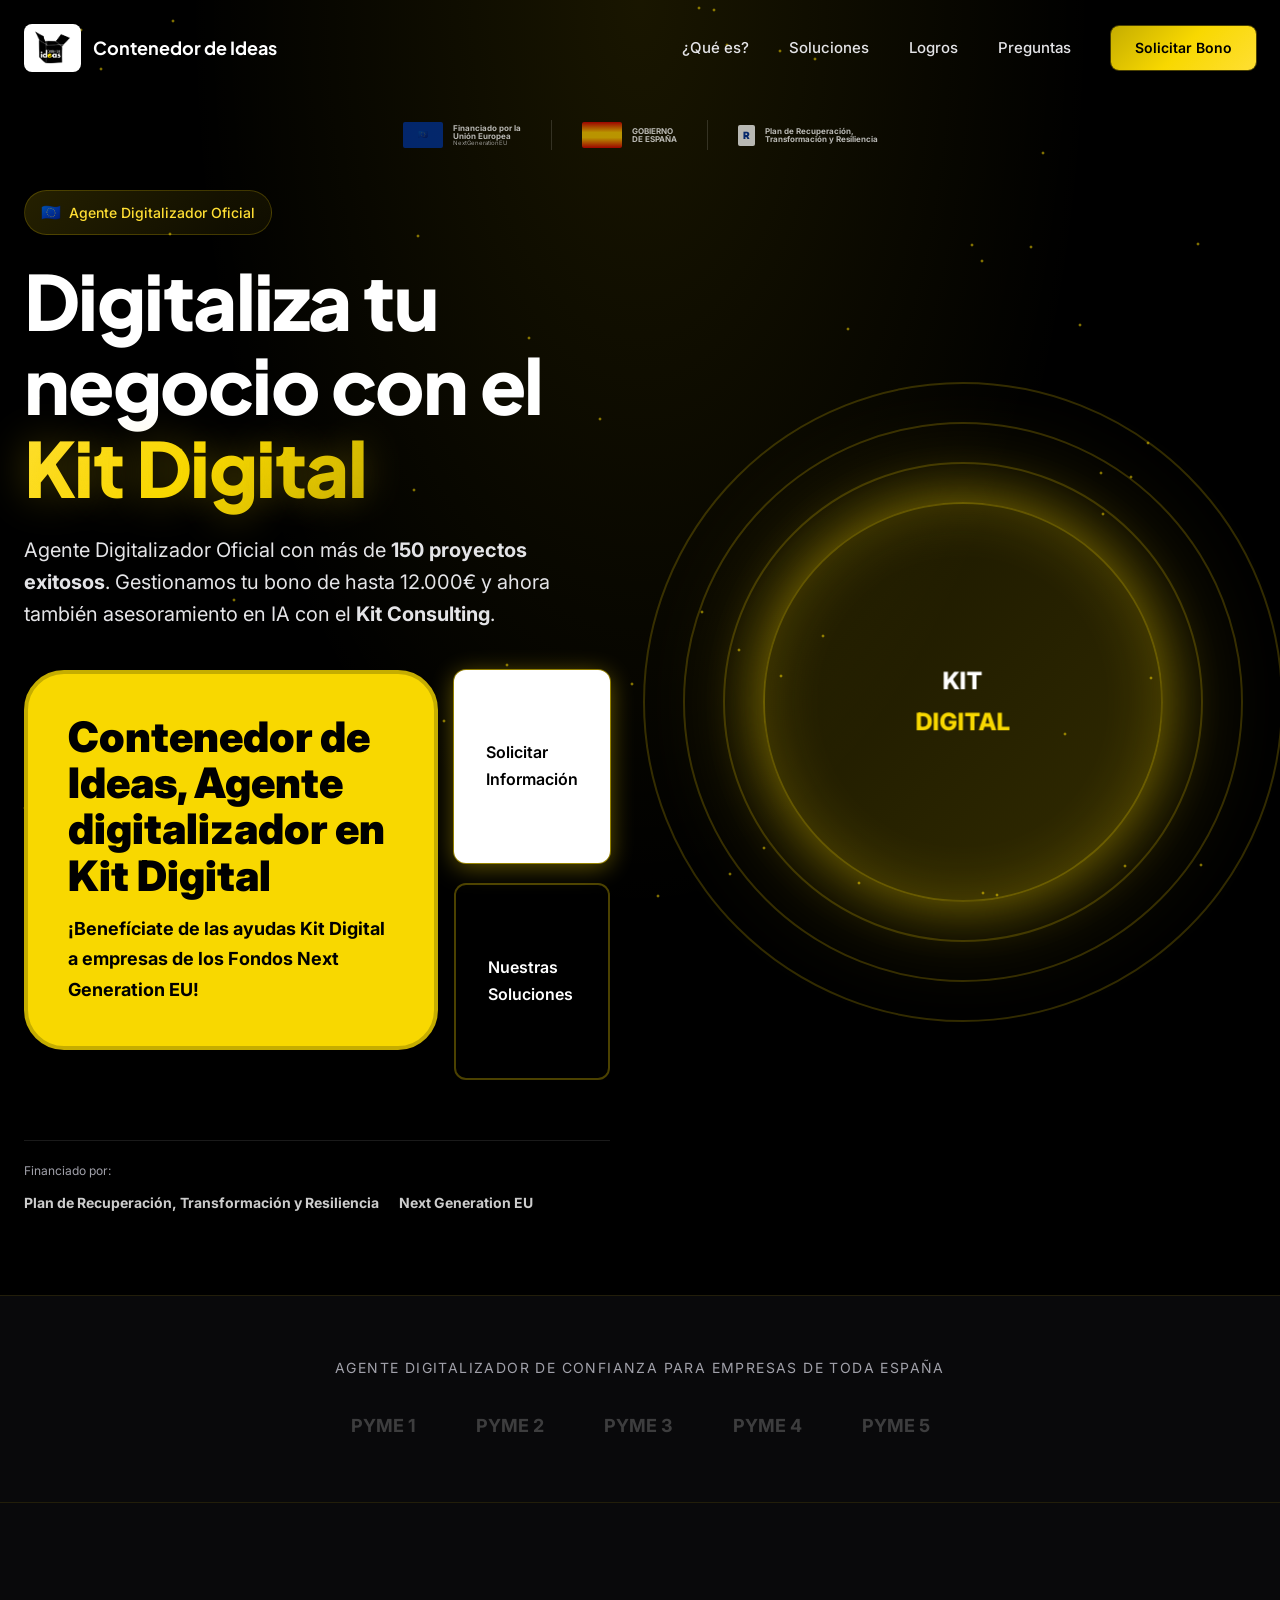
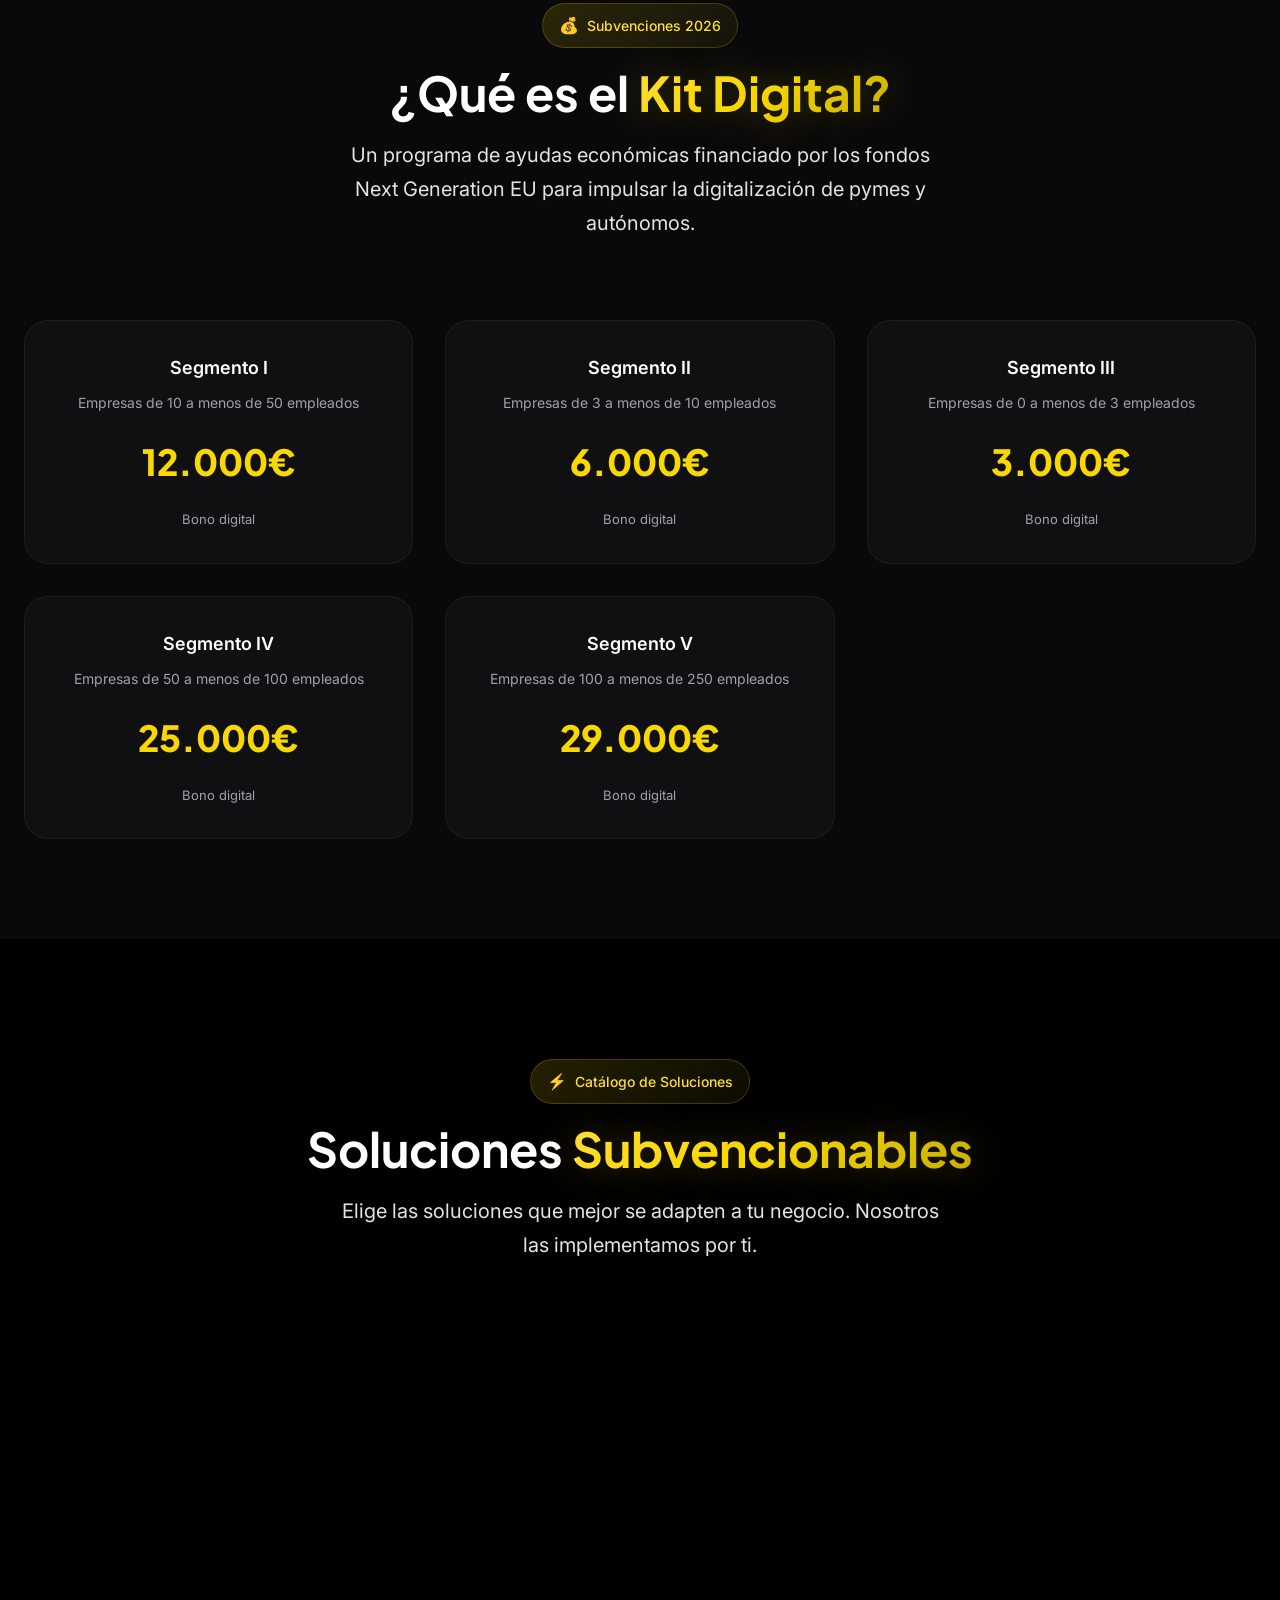
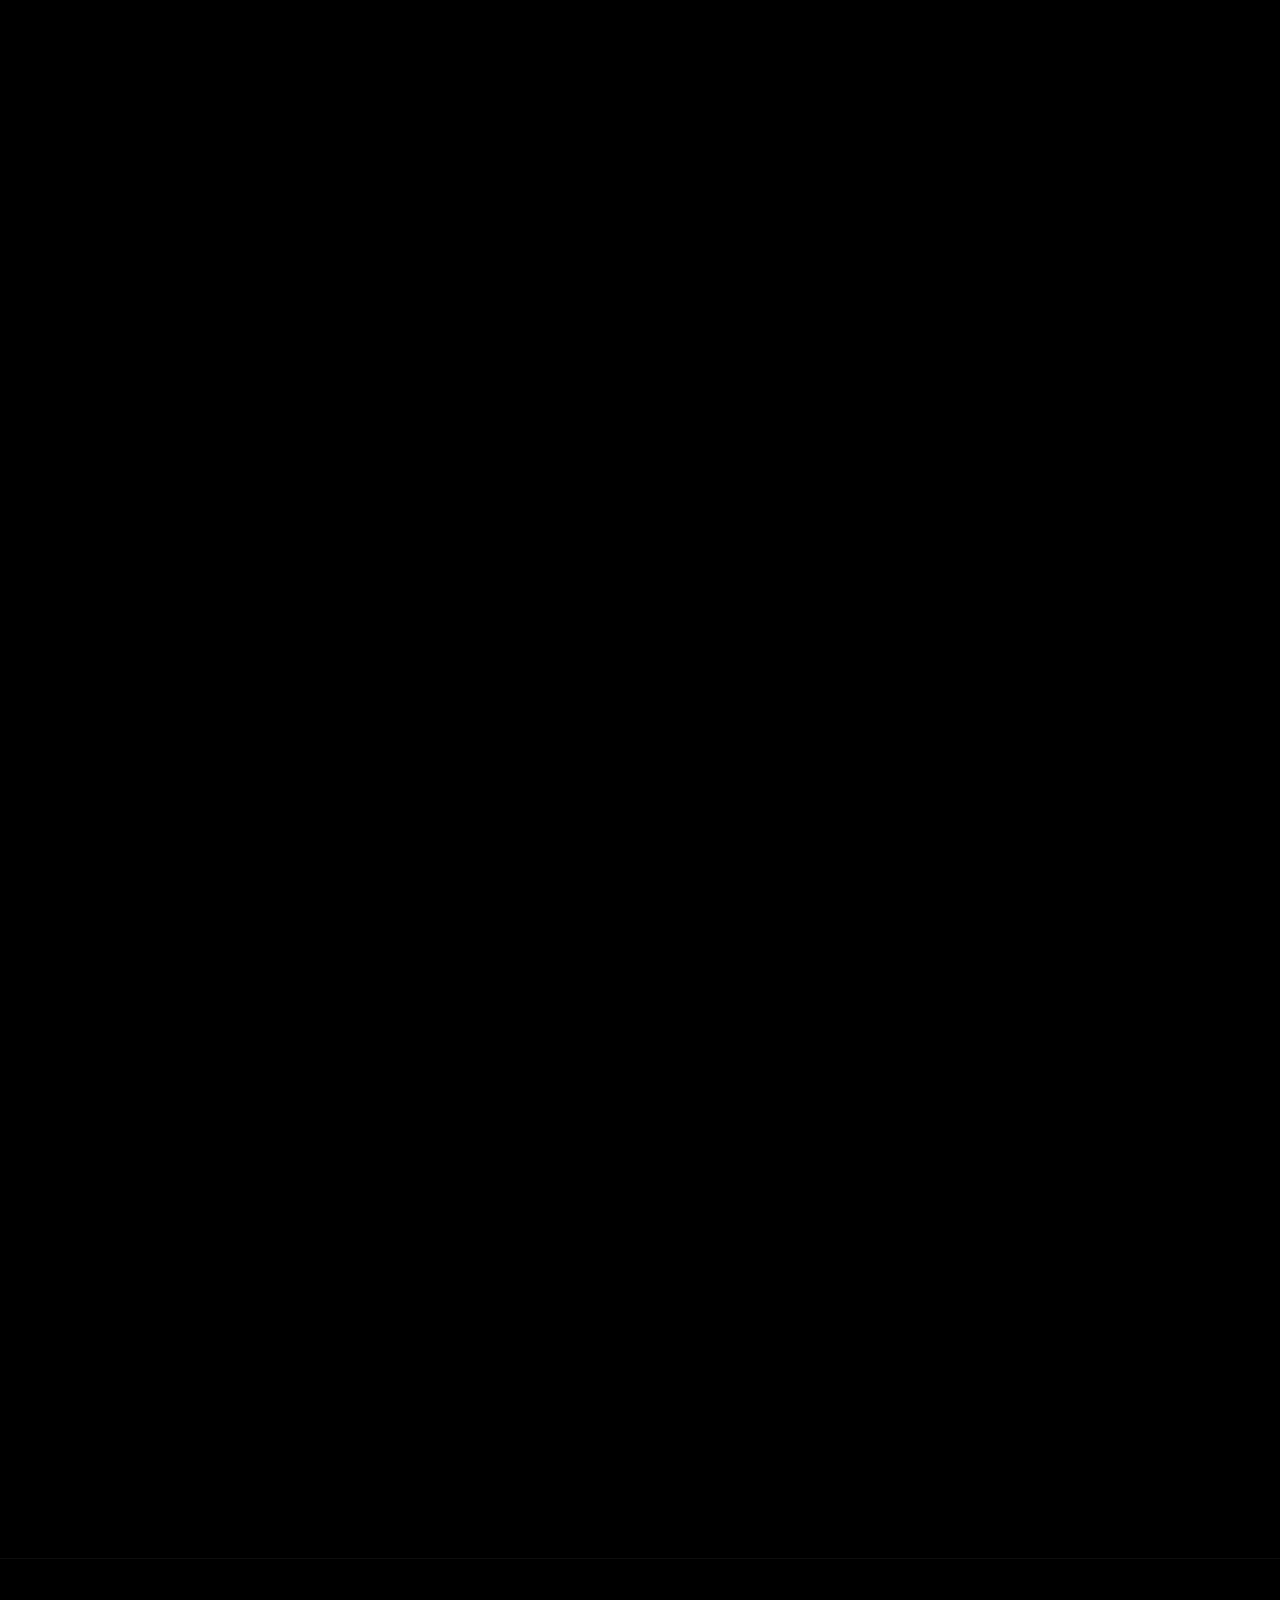
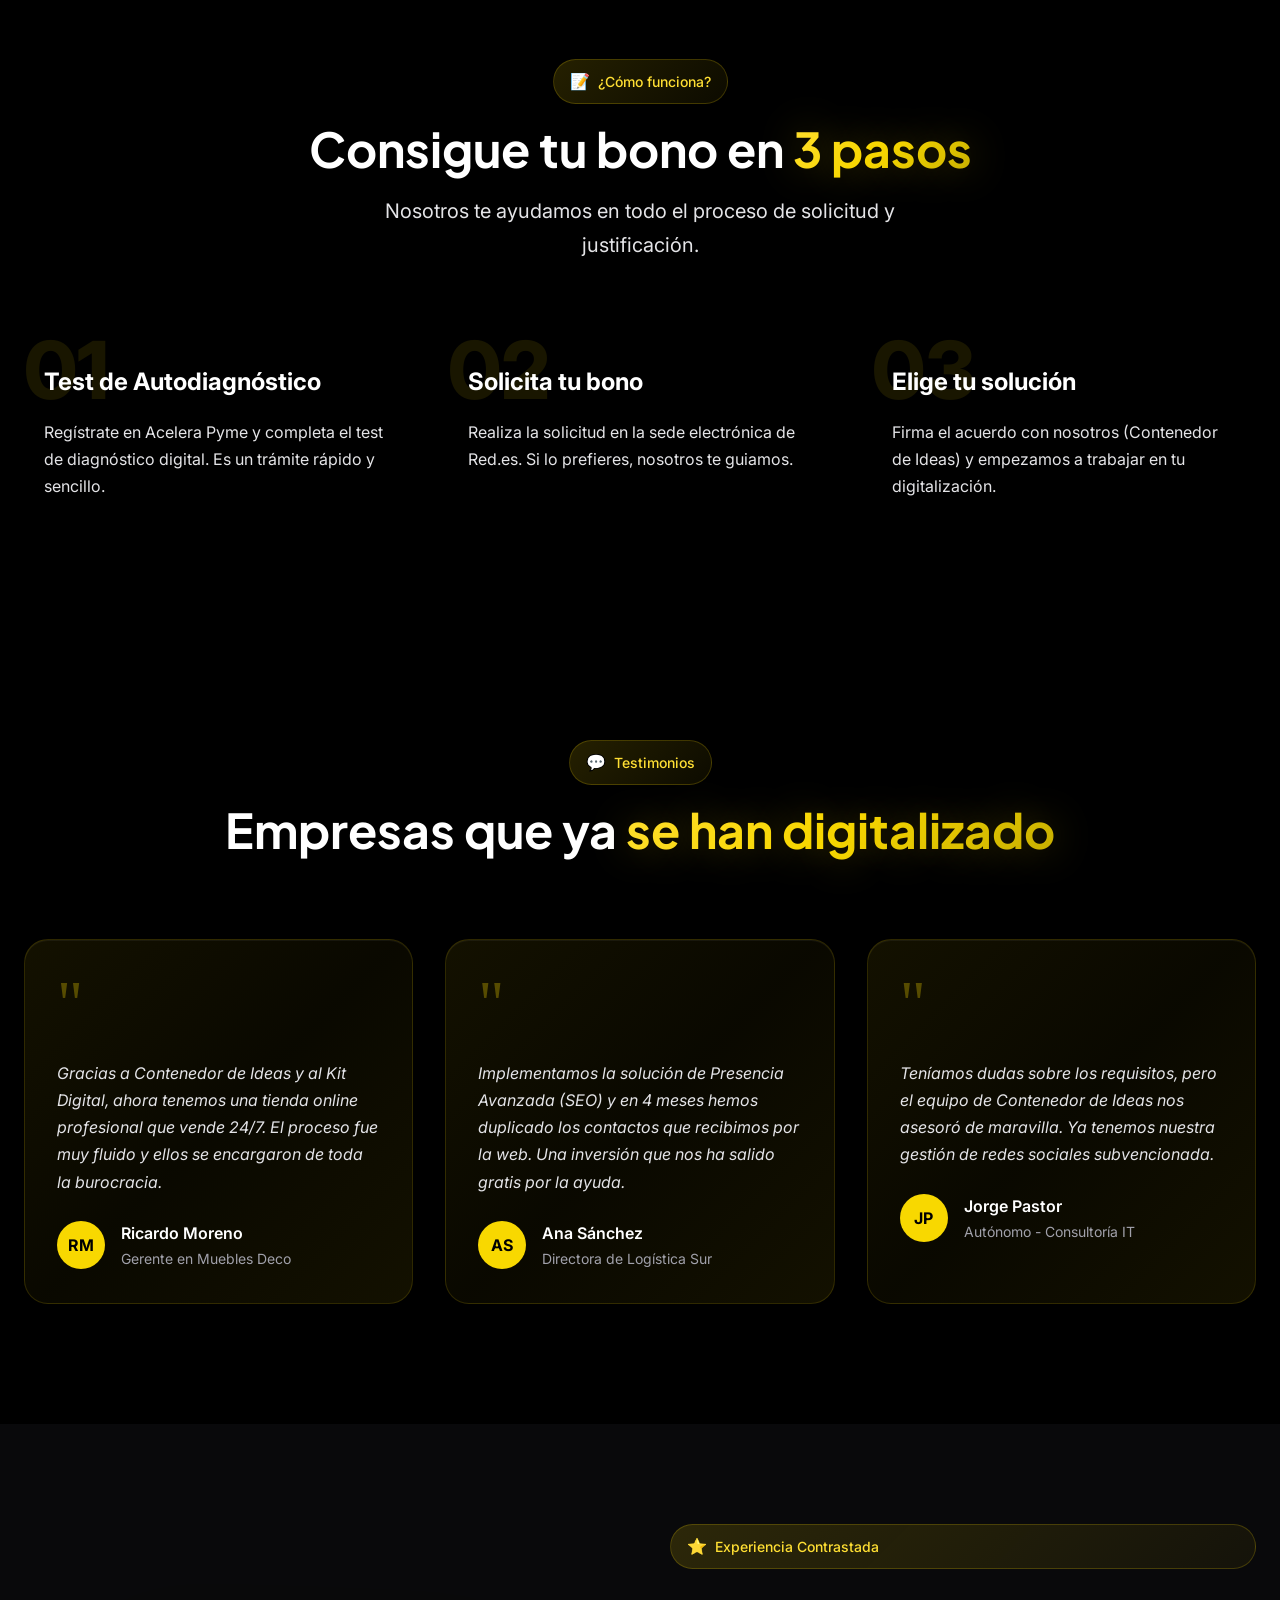
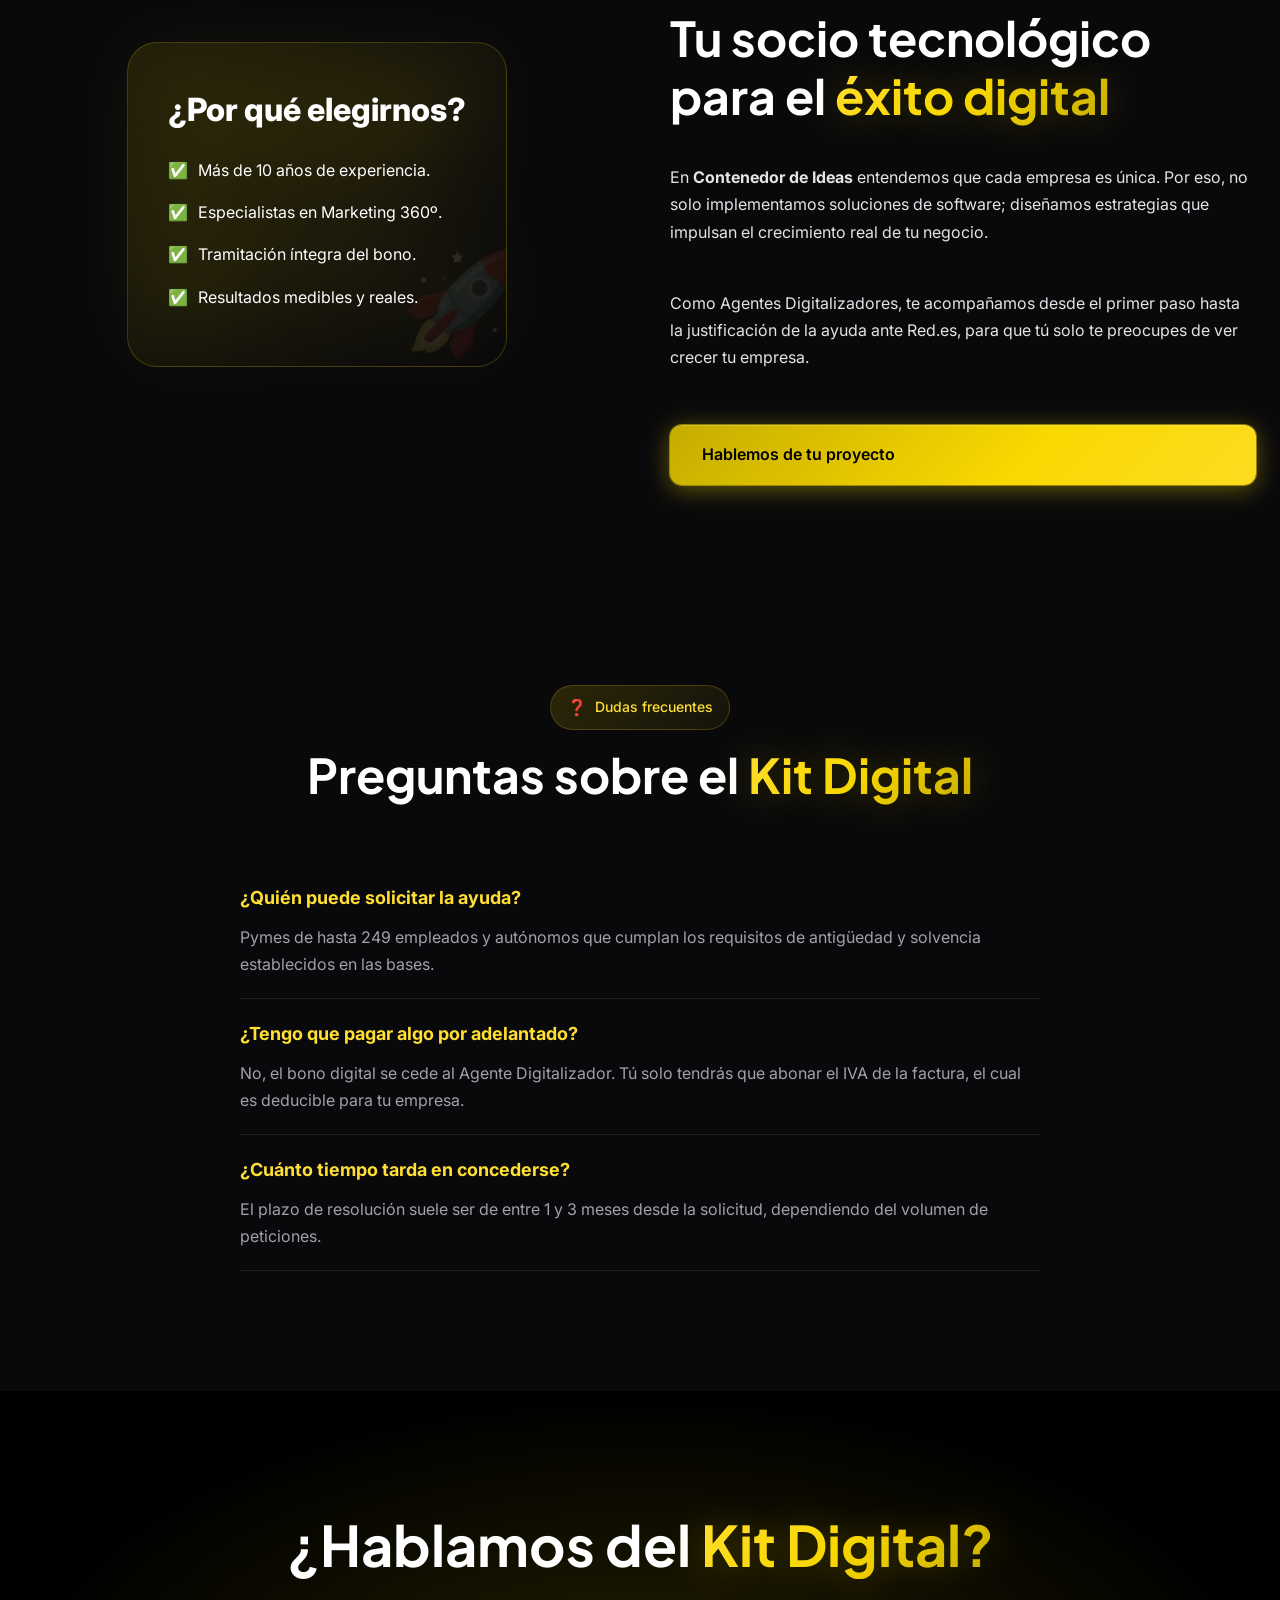
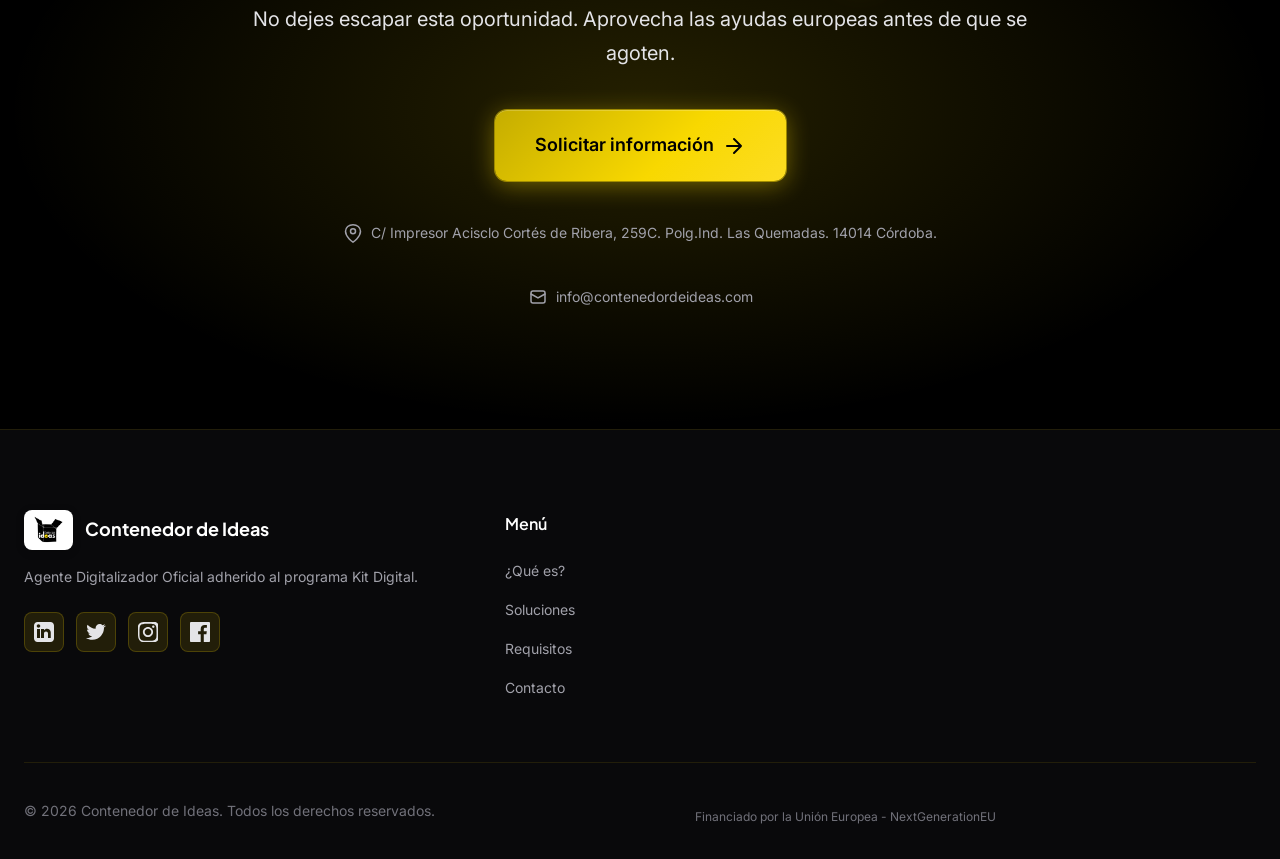
==== Contenedor de ideas/index.html @ 2374a99d "Add files via upload" ====
<!DOCTYPE html>
<html lang="es">

<head>
    <meta charset="UTF-8">
    <meta name="viewport" content="width=device-width, initial-scale=1.0">
    <meta name="description"
        content="Contenedor de Ideas - Agente Digitalizador Oficial del Kit Digital. Obtén hasta 12.000€ para digitalizar tu empresa. Diseño Web, SEO, Redes Sociales y más.">
    <title>Contenedor de Ideas | Kit Digital - Agente Digitalizador</title>

    <!-- Preconnect para Google Fonts -->
    <link rel="preconnect" href="https://fonts.googleapis.com">
    <link rel="preconnect" href="https://fonts.gstatic.com" crossorigin>
    <link
        href="https://fonts.googleapis.com/css2?family=Plus+Jakarta+Sans:wght@400;500;600;700;800&family=Inter:wght@400;500;600&display=swap"
        rel="stylesheet">

    <link rel="stylesheet" href="styles.css">
    <style>
        /* Estilos específicos para Kit Digital */
        .kit-badge {
            display: inline-flex;
            align-items: center;
            gap: 8px;
            background: rgba(255, 255, 255, 0.1);
            border: 1px solid rgba(var(--primary-rgb), 0.3);
            padding: 6px 12px;
            border-radius: 8px;
            font-size: 13px;
            color: var(--primary-400);
            margin-bottom: 12px;
            backdrop-filter: blur(4px);
        }

        .segment-card {
            background: rgba(255, 255, 255, 0.03);
            border: 1px solid rgba(255, 255, 255, 0.05);
            padding: 32px;
            border-radius: 24px;
            text-align: center;
            transition: var(--transition-smooth);
        }

        .segment-card:hover {
            background: rgba(255, 255, 255, 0.05);
            border-color: rgba(var(--primary-rgb), 0.3);
            transform: translateY(-5px);
        }

        .segment-amount {
            font-size: 36px;
            font-weight: 800;
            color: var(--primary-500);
            margin: 16px 0;
            font-family: 'Plus Jakarta Sans', sans-serif;
        }

        .segment-title {
            font-size: 18px;
            font-weight: 600;
            color: var(--text-primary);
            margin-bottom: 8px;
        }

        .segment-desc {
            color: var(--text-tertiary);
            font-size: 14px;
        }

        .eu-funds {
            margin-top: 60px;
            text-align: center;
            opacity: 0.8;
        }

        .eu-logo-text {
            font-size: 12px;
            color: var(--text-quaternary);
            margin-top: 12px;
            max-width: 600px;
            margin-left: auto;
            margin-right: auto;
        }
    </style>
</head>

<body>
    <!-- Particles Background -->
    <div class="particles-container" id="particles"></div>

    <!-- Navbar -->
    <nav class="navbar" id="navbar">
        <div class="container">
            <div class="nav-content">
                <div class="logo-container">
                    <img src="images/logo.png" alt="Contenedor de Ideas" class="logo-image"
                        style="height: 48px; width: auto;">
                    <span class="logo-text">Contenedor de Ideas</span>
                </div>

                <div class="nav-links">
                    <a href="#que-es" class="nav-link">¿Qué es?</a>
                    <a href="#soluciones" class="nav-link">Soluciones</a>
                    <a href="#testimonios" class="nav-link">Logros</a>
                    <a href="#faq" class="nav-link">Preguntas</a>
                    <a href="#contacto" class="btn-nav-cta">Solicitar Bono</a>
                </div>

                <button class="mobile-menu-toggle" id="mobileMenuToggle">
                    <span></span>
                    <span></span>
                    <span></span>
                </button>
            </div>
        </div>
    </nav>

    <!-- Mobile Menu -->
    <div class="mobile-menu" id="mobileMenu">
        <a href="#que-es" class="mobile-link">¿Qué es?</a>
        <a href="#soluciones" class="mobile-link">Soluciones</a>
        <a href="#testimonios" class="mobile-link">Logros</a>
        <a href="#faq" class="mobile-link">FAQ</a>
        <a href="#contacto" class="mobile-link">Solicitar Bono</a>
    </div>

    <!-- Hero Section -->
    <section class="hero" id="hero">
        <div class="container">
            <!-- Official Funding Bar (Top) -->
            <div
                style="display: flex; justify-content: center; align-items: center; gap: 30px; margin-bottom: 40px; opacity: 0.7; flex-wrap: wrap;">
                <div style="display: flex; gap: 10px; align-items: center;">
                    <div
                        style="width: 40px; height: 26px; background: #003399; display: flex; align-items: center; justify-content: center; border-radius: 2px;">
                        <span style="color: white; font-size: 8px;">🇪🇺</span>
                    </div>
                    <div>
                        <div style="font-size: 8px; font-weight: bold; color: white; line-height: 1;">Financiado por la
                        </div>
                        <div style="font-size: 8px; font-weight: bold; color: white; line-height: 1;">Unión Europea
                        </div>
                        <div style="font-size: 6px; color: #ccc; line-height: 1;">NextGenerationEU</div>
                    </div>
                </div>
                <div style="height: 30px; width: 1px; background: rgba(255,255,255,0.2);"></div>
                <div style="display: flex; gap: 10px; align-items: center;">
                    <div
                        style="width: 40px; height: 26px; background: linear-gradient(to bottom, #d60000 0%, #ffcc00 40%, #ffcc00 60%, #d60000 100%); border-radius: 2px;">
                    </div>
                    <div>
                        <div style="font-size: 8px; font-weight: bold; color: white; line-height: 1;">GOBIERNO</div>
                        <div style="font-size: 8px; font-weight: bold; color: white; line-height: 1;">DE ESPAÑA</div>
                    </div>
                </div>
                <div style="height: 30px; width: 1px; background: rgba(255,255,255,0.2);"></div>
                <div style="display: flex; gap: 10px; align-items: center;">
                    <div style="background: white; padding: 2px 5px; border-radius: 2px;">
                        <div style="font-weight: 900; color: #003399; font-size: 10px;">R</div>
                    </div>
                    <div>
                        <div style="font-size: 8px; font-weight: bold; color: white; line-height: 1;">Plan de
                            Recuperación,</div>
                        <div style="font-size: 8px; font-weight: bold; color: white; line-height: 1;">Transformación y
                            Resiliencia</div>
                    </div>
                </div>
            </div>

            <div class="hero-content">
                <div class="hero-text">
                    <div class="hero-label">
                        <span class="label-icon">🇪🇺</span>
                        <span>Agente Digitalizador Oficial</span>
                    </div>

                    <h1 class="hero-title">
                        Digitaliza tu negocio con el <span class="gradient-text">Kit Digital</span>
                    </h1>

                    <p class="hero-subtitle">
                        Agente Digitalizador Oficial con más de <strong>150 proyectos exitosos</strong>. Gestionamos tu
                        bono de hasta 12.000€ y ahora también asesoramiento en IA con el <strong>Kit
                            Consulting</strong>.
                    </p>

                    <div class="hero-cta">
                        <div
                            style="background: var(--primary-500); padding: 40px; border-radius: 40px; margin-bottom: 30px; border: 4px solid var(--primary-600);">
                            <h2
                                style="color: black; font-size: 42px; font-weight: 900; line-height: 1.1; margin-bottom: 15px;">
                                Contenedor de Ideas, Agente digitalizador en Kit Digital</h2>
                            <p style="color: black; font-weight: 700; font-size: 18px; margin: 0;">¡Benefíciate de las
                                ayudas Kit Digital a empresas de los Fondos Next Generation EU!</p>
                        </div>
                        <div style="display: flex; gap: 20px; flex-wrap: wrap;">
                            <a href="#contacto" class="btn-primary" style="background: white; color: black;">Solicitar
                                Información</a>
                            <a href="#soluciones" class="btn-secondary">Nuestras Soluciones</a>
                        </div>
                    </div>

                    <div style="margin-top: 40px; border-top: 1px solid rgba(255,255,255,0.1); padding-top: 20px;">
                        <p style="font-size: 12px; color: var(--text-tertiary); margin-bottom: 10px;">Financiado por:
                        </p>
                        <div style="display: flex; gap: 20px; align-items: center; opacity: 0.8; filter: grayscale(1);">
                            <span style="font-weight: bold; font-size: 14px; color: white;">Plan de Recuperación,
                                Transformación y Resiliencia</span>
                            <span style="font-weight: bold; font-size: 14px; color: white;">Next Generation EU</span>
                        </div>
                    </div>
                </div>

                <div class="hero-visual">
                    <div class="sphere">
                        <div class="sphere-inner"></div>
                        <div class="sphere-ring ring-1"></div>
                        <div class="sphere-ring ring-2"></div>
                        <div class="sphere-ring ring-3"></div>
                        <!-- Logo Kit Digital Placeholder inside sphere style -->
                        <div
                            style="position: absolute; top: 50%; left: 50%; transform: translate(-50%, -50%); text-align: center;">
                            <span style="font-size: 24px; font-weight: 800; color: white; display: block;">KIT</span>
                            <span
                                style="font-size: 24px; font-weight: 800; color: var(--primary-500); display: block;">DIGITAL</span>
                        </div>
                    </div>
                </div>
            </div>
        </div>
    </section>

    <!-- Social Proof -->
    <section class="social-proof">
        <div class="container">
            <p class="social-proof-text">Agente Digitalizador de confianza para empresas de toda España</p>
            <div class="clients-logos">
                <div class="client-logo">PYME 1</div>
                <div class="client-logo">PYME 2</div>
                <div class="client-logo">PYME 3</div>
                <div class="client-logo">PYME 4</div>
                <div class="client-logo">PYME 5</div>
            </div>
        </div>
    </section>

    <section id="que-es" style="padding: 100px 0; background: var(--bg-secondary);">
        <div class="container">
            <div class="section-header">
                <div class="section-label">
                    <span class="label-icon">💰</span>
                    <span>Subvenciones 2026</span>
                </div>
                <h2 class="section-title">¿Qué es el <span class="gradient-text">Kit Digital?</span></h2>
                <p class="section-subtitle">Un programa de ayudas económicas financiado por los fondos Next Generation
                    EU para impulsar la digitalización de pymes y autónomos.</p>
            </div>

            <div class="services-grid">
                <div class="segment-card">
                    <div class="segment-title">Segmento I</div>
                    <div class="segment-desc">Empresas de 10 a menos de 50 empleados</div>
                    <div class="segment-amount">12.000€</div>
                    <p style="color: var(--text-tertiary); font-size: 13px;">Bono digital</p>
                </div>
                <div class="segment-card">
                    <div class="segment-title">Segmento II</div>
                    <div class="segment-desc">Empresas de 3 a menos de 10 empleados</div>
                    <div class="segment-amount">6.000€</div>
                    <p style="color: var(--text-tertiary); font-size: 13px;">Bono digital</p>
                </div>
                <div class="segment-card">
                    <div class="segment-title">Segmento III</div>
                    <div class="segment-desc">Empresas de 0 a menos de 3 empleados</div>
                    <div class="segment-amount">3.000€</div>
                    <p style="color: var(--text-tertiary); font-size: 13px;">Bono digital</p>
                </div>
                <div class="segment-card">
                    <div class="segment-title">Segmento IV</div>
                    <div class="segment-desc">Empresas de 50 a menos de 100 empleados</div>
                    <div class="segment-amount">25.000€</div>
                    <p style="color: var(--text-tertiary); font-size: 13px;">Bono digital</p>
                </div>
                <div class="segment-card">
                    <div class="segment-title">Segmento V</div>
                    <div class="segment-desc">Empresas de 100 a menos de 250 empleados</div>
                    <div class="segment-amount">29.000€</div>
                    <p style="color: var(--text-tertiary); font-size: 13px;">Bono digital</p>
                </div>
            </div>
        </div>
    </section>

    <!-- Soluciones Section -->
    <section class="services" id="soluciones">
        <div class="container">
            <div class="section-header">
                <div class="section-label">
                    <span class="label-icon">⚡</span>
                    <span>Catálogo de Soluciones</span>
                </div>
                <h2 class="section-title">Soluciones <span class="gradient-text">Subvencionables</span></h2>
                <p class="section-subtitle">Elige las soluciones que mejor se adapten a tu negocio. Nosotros las
                    implementamos por ti.</p>
            </div>

            <div class="services-grid">
                <!-- Solución 1: Sitio Web -->
                <div class="service-card-flip">
                    <div class="service-card-inner">
                        <div class="service-card-front">
                            <div class="service-image-placeholder web-gradient">
                                <svg width="80" height="80" viewBox="0 0 80 80" fill="none">
                                    <rect x="15" y="20" width="50" height="40" rx="4" stroke="white" stroke-width="3" />
                                    <path d="M15 30H65M30 20V60" stroke="white" stroke-width="3" />
                                </svg>
                            </div>
                            <div class="service-overlay">
                                <div class="kit-badge">Hasta 2.000€</div>
                                <h3 class="service-title-front">Sitio Web y Presencia en Internet</h3>
                            </div>
                        </div>
                        <div class="service-card-back glass-card">
                            <h3 class="service-title-back">Sitio Web Corporativa</h3>
                            <p class="service-description">Desde páginas corporativas para visibilidad hasta catálogos
                                online de hasta 25 productos o servicios. Diseños optimizados para posicionamiento SEO.
                            </p>
                            <div class="service-features">
                                <span class="feature-tag">Web Corporativa</span>
                                <span class="feature-tag">Catálogo Online</span>
                                <span class="feature-tag">SEO On-Page</span>
                            </div>
                        </div>
                    </div>
                </div>

                <!-- Solución 2: E-commerce -->
                <div class="service-card-flip">
                    <div class="service-card-inner">
                        <div class="service-card-front">
                            <div class="service-image-placeholder bi-gradient">
                                <svg width="80" height="80" viewBox="0 0 80 80" fill="none">
                                    <path d="M25 35H55M25 45H45" stroke="white" stroke-width="3"
                                        stroke-linecap="round" />
                                    <rect x="15" y="20" width="50" height="40" rx="4" stroke="white" stroke-width="3" />
                                </svg>
                            </div>
                            <div class="service-overlay">
                                <div class="kit-badge">Hasta 2.000€</div>
                                <h3 class="service-title-front">Comercio Electrónico</h3>
                            </div>
                        </div>
                        <div class="service-card-back glass-card">
                            <h3 class="service-title-back">Comercio Electrónico</h3>
                            <p class="service-description">Creación de tu tienda online con pasarela de pago, catálogo
                                de productos y gestión de pedidos.</p>
                            <div class="service-features">
                                <span class="feature-tag">Tienda Online</span>
                                <span class="feature-tag">Pagos Digitales</span>
                                <span class="feature-tag">Catálogo</span>
                            </div>
                        </div>
                    </div>
                </div>

                <!-- Solución 3: Redes Sociales -->
                <div class="service-card-flip">
                    <div class="service-card-inner">
                        <div class="service-card-front">
                            <div class="service-image-placeholder social-gradient">
                                <svg width="80" height="80" viewBox="0 0 80 80" fill="none">
                                    <circle cx="40" cy="25" r="8" stroke="white" stroke-width="3" />
                                    <circle cx="25" cy="50" r="8" stroke="white" stroke-width="3" />
                                    <circle cx="55" cy="50" r="8" stroke="white" stroke-width="3" />
                                    <path d="M35 32L30 43M45 32L50 43" stroke="white" stroke-width="3"
                                        stroke-linecap="round" />
                                </svg>
                            </div>
                            <div class="service-overlay">
                                <div class="kit-badge">Hasta 2.500€</div>
                                <h3 class="service-title-front">Gestión de Redes Sociales</h3>
                            </div>
                        </div>
                        <div class="service-card-back glass-card">
                            <h3 class="service-title-back">Redes Sociales</h3>
                            <p class="service-description">Plan de Social Media, monitorización, gestión de una red
                                social y publicación de posts semanales.</p>
                            <div class="service-features">
                                <span class="feature-tag">Estrategia</span>
                                <span class="feature-tag">Publicaciones</span>
                                <span class="feature-tag">Monitorización</span>
                            </div>
                        </div>
                    </div>
                </div>

                <!-- Solución 4: SEO Avanzado -->
                <div class="service-card-flip">
                    <div class="service-card-inner">
                        <div class="service-card-front">
                            <div class="service-image-placeholder seo-gradient">
                                <svg width="80" height="80" viewBox="0 0 80 80" fill="none">
                                    <path d="M35 35L50 20M50 20H40M50 20V30M60 40C60 51.0457 51.0457 60 40 60"
                                        stroke="white" stroke-width="3" stroke-linecap="round" />
                                </svg>
                            </div>
                            <div class="service-overlay">
                                <div class="kit-badge">Hasta 2.000€</div>
                                <h3 class="service-title-front">Presencia Avanzada en Internet</h3>
                            </div>
                        </div>
                        <div class="service-card-back glass-card">
                            <h3 class="service-title-back">SEO Avanzado</h3>
                            <p class="service-description">Posicionamiento SEO On-Page y Off-Page, análisis de palabras
                                clave y auditoría técnica.</p>
                            <div class="service-features">
                                <span class="feature-tag">Auditoría SEO</span>
                                <span class="feature-tag">Link Building</span>
                                <span class="feature-tag">Informes</span>
                            </div>
                        </div>
                    </div>
                </div>

                <!-- Solución 5: BI y Analítica -->
                <div class="service-card-flip">
                    <div class="service-card-inner">
                        <div class="service-card-front">
                            <div class="service-image-placeholder sem-gradient">
                                <svg width="80" height="80" viewBox="0 0 80 80" fill="none">
                                    <rect x="15" y="25" width="50" height="35" rx="4" stroke="white" stroke-width="3" />
                                    <path d="M25 35H55M25 45H45" stroke="white" stroke-width="3"
                                        stroke-linecap="round" />
                                </svg>
                            </div>
                            <div class="service-overlay">
                                <div class="kit-badge">Hasta 4.000€</div>
                                <h3 class="service-title-front">Business Intelligence y Analítica</h3>
                            </div>
                        </div>
                        <div class="service-card-back glass-card">
                            <h3 class="service-title-back">BI y Analítica</h3>
                            <p class="service-description">Implementación de dashboards interactivos y dinámicos para
                                visualizar tus datos y mejorar la toma de decisiones estratégicas.</p>
                            <div class="service-features">
                                <span class="feature-tag">Dashboards Dinámicos</span>
                                <span class="feature-tag">Análisis de Datos</span>
                                <span class="feature-tag">Consultoría BI</span>
                            </div>
                        </div>
                    </div>
                </div>

                <!-- Solución 6: Kit Consulting (IA) -->
                <div class="service-card-flip">
                    <div class="service-card-inner">
                        <div class="service-card-front">
                            <div class="service-image-placeholder training-gradient">
                                <svg width="80" height="80" viewBox="0 0 80 80" fill="none">
                                    <path d="M40 20L60 30V50L40 60L20 50V30L40 20Z" stroke="white" stroke-width="3"
                                        stroke-linejoin="round" />
                                    <circle cx="40" cy="40" r="10" stroke="white" stroke-width="2" />
                                </svg>
                            </div>
                            <div class="service-overlay">
                                <div class="kit-badge">Nuevo: Kit Consulting</div>
                                <h3 class="service-title-front">Asesoramiento en Inteligencia Artificial</h3>
                            </div>
                        </div>
                        <div class="service-card-back glass-card">
                            <h3 class="service-title-back">Kit Consulting</h3>
                            <p class="service-description">Servicios de asesoramiento especializado en IA, análisis de
                                datos y estrategia digital avanzada para empresas.</p>
                            <div class="service-features">
                                <span class="feature-tag">Asesoría IA</span>
                                <span class="feature-tag">Data Analysis</span>
                                <span class="feature-tag">Estrategia</span>
                            </div>
                        </div>
                    </div>
                </div>

                <!-- Solución 7: Gestión de Clientes -->
                <div class="service-card-flip">
                    <div class="service-card-inner">
                        <div class="service-card-front">
                            <div class="service-image-placeholder social-gradient">
                                <svg width="80" height="80" viewBox="0 0 80 80" fill="none">
                                    <path
                                        d="M30 30C30 35.5228 34.4772 40 40 40C45.5228 40 50 35.5228 50 30C50 24.4772 45.5228 20 40 20C34.4772 20 30 24.4772 30 30Z"
                                        stroke="white" stroke-width="3" />
                                    <path d="M20 60C20 48.9543 28.9543 40 40 40C51.0457 40 60 48.9543 60 60"
                                        stroke="white" stroke-width="3" />
                                </svg>
                            </div>
                            <div class="service-overlay">
                                <div class="kit-badge">Impulsa tu CRM</div>
                                <h3 class="service-title-front">Gestión de Clientes</h3>
                            </div>
                        </div>
                        <div class="service-card-back glass-card">
                            <h3 class="service-title-back">Gestión de Clientes</h3>
                            <p class="service-description">Nuestro producto estrella Workmanagement CRM con módulos
                                especializados en la gestión de clientes como Callcenter y Newsletter.</p>
                            <div class="service-features">
                                <span class="feature-tag">Workmanagement CRM</span>
                                <span class="feature-tag">Callcenter</span>
                                <span class="feature-tag">Newsletter</span>
                            </div>
                        </div>
                    </div>
                </div>

                <!-- Solución 8: Gestión de Procesos -->
                <div class="service-card-flip">
                    <div class="service-card-inner">
                        <div class="service-card-front">
                            <div class="service-image-placeholder web-gradient">
                                <svg width="80" height="80" viewBox="0 0 80 80" fill="none">
                                    <path d="M20 30H60M20 40H60M20 50H40" stroke="white" stroke-width="3"
                                        stroke-linecap="round" />
                                    <rect x="15" y="20" width="50" height="40" rx="4" stroke="white" stroke-width="3" />
                                </svg>
                            </div>
                            <div class="service-overlay">
                                <div class="kit-badge">Especializado</div>
                                <h3 class="service-title-front">Gestión de Procesos</h3>
                            </div>
                        </div>
                        <div class="service-card-back glass-card">
                            <h3 class="service-title-back">Gestión de Procesos</h3>
                            <p class="service-description">Elige entre una amplia variedad de productos: Workmanagement
                                Pro, Agroex, Producex. Soluciones adaptadas a tu sector.</p>
                            <div class="service-features">
                                <span class="feature-tag">Workmanagement Pro</span>
                                <span class="feature-tag">Agroex</span>
                                <span class="feature-tag">Producex</span>
                            </div>
                        </div>
                    </div>
                </div>

                <!-- Solución 9: Factura Electrónica -->
                <div class="service-card-flip">
                    <div class="service-card-inner">
                        <div class="service-card-front">
                            <div class="service-image-placeholder training-gradient">
                                <svg width="80" height="80" viewBox="0 0 80 80" fill="none">
                                    <rect x="20" y="25" width="40" height="30" rx="3" stroke="white" stroke-width="3" />
                                    <path d="M30 35H50" stroke="white" stroke-width="2" />
                                </svg>
                            </div>
                            <div class="service-overlay">
                                <div class="kit-badge">Work Basic</div>
                                <h3 class="service-title-front">Factura Electrónica</h3>
                            </div>
                        </div>
                        <div class="service-card-back glass-card">
                            <h3 class="service-title-back">Factura Electrónica</h3>
                            <p class="service-description">Contratando Work Basic o Agroex Basic puedes gestionar de
                                forma sencilla tu factura electrónica ilimitada.</p>
                            <div class="service-features">
                                <span class="feature-tag">Facturas Ilimitadas</span>
                                <span class="feature-tag">Work Basic</span>
                                <span class="feature-tag">Agroex Basic</span>
                            </div>
                        </div>
                    </div>
                </div>

                <!-- Solución 10: Oficinas Virtuales -->
                <div class="service-card-flip">
                    <div class="service-card-inner">
                        <div class="service-card-front">
                            <div class="service-image-placeholder bi-gradient">
                                <svg width="80" height="80" viewBox="0 0 80 80" fill="none">
                                    <rect x="20" y="20" width="40" height="15" rx="2" stroke="white" stroke-width="3" />
                                    <rect x="20" y="45" width="40" height="15" rx="2" stroke="white" stroke-width="3" />
                                </svg>
                            </div>
                            <div class="service-overlay">
                                <div class="kit-badge">Colaboración</div>
                                <h3 class="service-title-front">Servicios para Oficinas Virtuales</h3>
                            </div>
                        </div>
                        <div class="service-card-back glass-card">
                            <h3 class="service-title-back">Oficinas Virtuales</h3>
                            <p class="service-description">Una buena organización del flujo de trabajo es lo primordial.
                                En Workspace podrás ver el proceso del proyecto y tus tareas.</p>
                            <div class="service-features">
                                <span class="feature-tag">Workspace</span>
                                <span class="feature-tag">Gestión Tareas</span>
                                <span class="feature-tag">Flujo Trabajo</span>
                            </div>
                        </div>
                    </div>
                    <!-- Solución 11: Comunicaciones seguras -->
                    <div class="service-card-flip">
                        <div class="service-card-inner">
                            <div class="service-card-front">
                                <div class="service-image-placeholder web-gradient">
                                    <svg width="80" height="80" viewBox="0 0 80 80" fill="none">
                                        <path d="M40 20L55 25V40C55 50 40 60 40 60C40 60 25 50 25 40V25L40 20Z"
                                            stroke="white" stroke-width="3" />
                                    </svg>
                                </div>
                                <div class="service-overlay">
                                    <div class="kit-badge">Seguridad</div>
                                    <h3 class="service-title-front">Comunicaciones Seguras</h3>
                                </div>
                            </div>
                            <div class="service-card-back glass-card">
                                <h3 class="service-title-back">Comunicaciones Seguras</h3>
                                <p class="service-description">Seguridad en las conexiones entre dispositivos de
                                    empleados y empresa. Incluye SSL, cifrado extremo a extremo y control de acceso.</p>
                                <div class="service-features">
                                    <span class="feature-tag">SSL</span>
                                    <span class="feature-tag">Cifrado</span>
                                    <span class="feature-tag">VPN</span>
                                </div>
                            </div>
                        </div>
                    </div>

                    <!-- Solución 12: Ciberseguridad -->
                    <div class="service-card-flip">
                        <div class="service-card-inner">
                            <div class="service-card-front">
                                <div class="service-image-placeholder seo-gradient">
                                    <svg width="80" height="80" viewBox="0 0 80 80" fill="none">
                                        <circle cx="40" cy="40" r="20" stroke="white" stroke-width="3" />
                                        <path d="M40 30V40L45 45" stroke="white" stroke-width="3" />
                                    </svg>
                                </div>
                                <div class="service-overlay">
                                    <div class="kit-badge">Protección</div>
                                    <h3 class="service-title-front">Ciberseguridad</h3>
                                </div>
                            </div>
                            <div class="service-card-back glass-card">
                                <h3 class="service-title-back">Ciberseguridad</h3>
                                <p class="service-description">Mantenemos tus dispositivos seguros frente a malware y
                                    hackers, garantizando que archivos y correos estén libres de amenazas.</p>
                                <div class="service-features">
                                    <span class="feature-tag">Antimalware</span>
                                    <span class="feature-tag">Firewall</span>
                                    <span class="feature-tag">Protección</span>
                                </div>
                            </div>
                        </div>
                    </div>

                    <!-- Solución 13: Marketplace -->
                    <div class="service-card-flip">
                        <div class="service-card-inner">
                            <div class="service-card-front">
                                <div class="service-image-placeholder bi-gradient">
                                    <svg width="80" height="80" viewBox="0 0 80 80" fill="none">
                                        <rect x="20" y="30" width="40" height="30" rx="3" stroke="white"
                                            stroke-width="3" />
                                        <path d="M30 30V20C30 14.4772 34.4772 10 40 10C45.5228 10 50 14.4772 50 20V30"
                                            stroke="white" stroke-width="3" />
                                    </svg>
                                </div>
                                <div class="service-overlay">
                                    <div class="kit-badge">Ventas</div>
                                    <h3 class="service-title-front">Marketplace</h3>
                                </div>
                            </div>
                            <div class="service-card-back glass-card">
                                <h3 class="service-title-back">Marketplace</h3>
                                <p class="service-description">Dirigimos vuestros productos para incrementar el nivel de
                                    ventas, optimizando recursos y eligiendo los canales adecuados.</p>
                                <div class="service-features">
                                    <span class="feature-tag">Amazon/Ebay</span>
                                    <span class="feature-tag">Ventas Online</span>
                                    <span class="feature-tag">Canales</span>
                                </div>
                            </div>
                        </div>
                    </div>
                </div>
            </div>
    </section>

    <!-- Pasos Section -->
    <section class="steps" id="requisitos" style="padding: 100px 0; border-top: 1px solid rgba(255,255,255,0.05);">
        <div class="container">
            <div class="section-header">
                <div class="section-label">
                    <span class="label-icon">📝</span>
                    <span>¿Cómo funciona?</span>
                </div>
                <h2 class="section-title">Consigue tu bono en <span class="gradient-text">3 pasos</span></h2>
                <p class="section-subtitle">Nosotros te ayudamos en todo el proceso de solicitud y justificación.</p>
            </div>

            <div style="display: grid; grid-template-columns: repeat(3, 1fr); gap: 40px; margin-top: 60px;">
                <div style="position: relative; padding: 20px;">
                    <div
                        style="font-size: 80px; font-weight: 800; color: rgba(248, 216, 0, 0.1); position: absolute; top: -40px; left: 0;">
                        01</div>
                    <h3
                        style="font-size: 24px; font-weight: 700; color: var(--text-primary); margin-bottom: 16px; position: relative;">
                        Test de Autodiagnóstico</h3>
                    <p style="color: var(--text-secondary);">Regístrate en Acelera Pyme y completa el test de
                        diagnóstico digital. Es un trámite rápido y sencillo.</p>
                </div>
                <div style="position: relative; padding: 20px;">
                    <div
                        style="font-size: 80px; font-weight: 800; color: rgba(248, 216, 0, 0.1); position: absolute; top: -40px; left: 0;">
                        02</div>
                    <h3
                        style="font-size: 24px; font-weight: 700; color: var(--text-primary); margin-bottom: 16px; position: relative;">
                        Solicita tu bono</h3>
                    <p style="color: var(--text-secondary);">Realiza la solicitud en la sede electrónica de Red.es. Si
                        lo prefieres, nosotros te guiamos.</p>
                </div>
                <div style="position: relative; padding: 20px;">
                    <div
                        style="font-size: 80px; font-weight: 800; color: rgba(248, 216, 0, 0.1); position: absolute; top: -40px; left: 0;">
                        03</div>
                    <h3
                        style="font-size: 24px; font-weight: 700; color: var(--text-primary); margin-bottom: 16px; position: relative;">
                        Elige tu solución</h3>
                    <p style="color: var(--text-secondary);">Firma el acuerdo con nosotros (Contenedor de Ideas) y
                        empezamos a trabajar en tu digitalización.</p>
                </div>
            </div>
        </div>
    </section>

    <!-- Testimonios Section -->
    <section class="testimonials" id="testimonios">
        <div class="container">
            <div class="section-header">
                <div class="section-label">
                    <span class="label-icon">💬</span>
                    <span>Testimonios</span>
                </div>
                <h2 class="section-title">Empresas que ya <span class="gradient-text">se han digitalizado</span></h2>
            </div>

            <div class="testimonials-grid">
                <div class="testimonial-card glass-card">
                    <div class="quote-mark">"</div>
                    <p class="testimonial-text">Gracias a Contenedor de Ideas y al Kit Digital, ahora tenemos una tienda
                        online profesional que vende 24/7. El proceso fue muy fluido y ellos se encargaron de toda la
                        burocracia.</p>
                    <div class="testimonial-author">
                        <div class="author-avatar"
                            style="background: var(--primary-500); color: black; font-weight: bold; border-radius: 50%; width: 48px; height: 48px; display: flex; align-items: center; justify-content: center;">
                            RM</div>
                        <div class="author-info">
                            <div class="author-name">Ricardo Moreno</div>
                            <div class="author-role">Gerente en Muebles Deco</div>
                        </div>
                    </div>
                </div>

                <div class="testimonial-card glass-card">
                    <div class="quote-mark">"</div>
                    <p class="testimonial-text">Implementamos la solución de Presencia Avanzada (SEO) y en 4 meses hemos
                        duplicado los contactos que recibimos por la web. Una inversión que nos ha salido gratis por la
                        ayuda.</p>
                    <div class="testimonial-author">
                        <div class="author-avatar"
                            style="background: var(--primary-500); color: black; font-weight: bold; border-radius: 50%; width: 48px; height: 48px; display: flex; align-items: center; justify-content: center;">
                            AS</div>
                        <div class="author-info">
                            <div class="author-name">Ana Sánchez</div>
                            <div class="author-role">Directora de Logística Sur</div>
                        </div>
                    </div>
                </div>

                <div class="testimonial-card glass-card">
                    <div class="quote-mark">"</div>
                    <p class="testimonial-text">Teníamos dudas sobre los requisitos, pero el equipo de Contenedor de
                        Ideas nos asesoró de maravilla. Ya tenemos nuestra gestión de redes sociales subvencionada.</p>
                    <div class="testimonial-author">
                        <div class="author-avatar"
                            style="background: var(--primary-500); color: black; font-weight: bold; border-radius: 50%; width: 48px; height: 48px; display: flex; align-items: center; justify-content: center;">
                            JP</div>
                        <div class="author-info">
                            <div class="author-name">Jorge Pastor</div>
                            <div class="author-role">Autónomo - Consultoría IT</div>
                        </div>
                    </div>
                </div>
            </div>
        </div>
    </section>

    <!-- Sobre Nosotros (Digitalizador) -->
    <section class="about" id="nosotros" style="padding: 100px 0;">
        <div class="container">
            <div class="about-content"
                style="display: grid; grid-template-columns: 1fr 1fr; gap: 60px; align-items: center;">
                <div class="about-image">
                    <div class="about-image-placeholder"
                        style="background: linear-gradient(135deg, rgba(var(--primary-rgb), 0.1), transparent); border: 1px solid rgba(var(--primary-rgb), 0.2); border-radius: 30px; padding: 40px; position: relative; overflow: hidden;">
                        <!-- Decored box -->
                        <div style="font-size: 100px; opacity: 0.1; position: absolute; bottom: -20px; right: -20px;">🚀
                        </div>
                        <div style="position: relative; z-index: 1;">
                            <h3 style="font-size: 32px; font-weight: 800; margin-bottom: 20px;">¿Por qué elegirnos?</h3>
                            <ul style="list-style: none; padding: 0;">
                                <li style="margin-bottom: 15px; display: flex; gap: 10px;">✅ <span>Más de 10 años de
                                        experiencia.</span></li>
                                <li style="margin-bottom: 15px; display: flex; gap: 10px;">✅ <span>Especialistas en
                                        Marketing 360º.</span></li>
                                <li style="margin-bottom: 15px; display: flex; gap: 10px;">✅ <span>Tramitación íntegra
                                        del bono.</span></li>
                                <li style="margin-bottom: 15px; display: flex; gap: 10px;">✅ <span>Resultados medibles y
                                        reales.</span></li>
                            </ul>
                        </div>
                    </div>
                </div>
                <div class="about-text">
                    <div class="section-label">
                        <span class="label-icon">⭐</span>
                        <span>Experiencia Contrastada</span>
                    </div>
                    <h2 class="section-title">Tu socio tecnológico para el <span class="gradient-text">éxito
                            digital</span></h2>
                    <p style="color: var(--text-secondary); margin-bottom: 20px;">En <strong>Contenedor de
                            Ideas</strong> entendemos que cada empresa es única. Por eso, no solo implementamos
                        soluciones de software; diseñamos estrategias que impulsan el crecimiento real de tu negocio.
                    </p>
                    <p style="color: var(--text-secondary); margin-bottom: 30px;">Como Agentes Digitalizadores, te
                        acompañamos desde el primer paso hasta la justificación de la ayuda ante Red.es, para que tú
                        solo te preocupes de ver crecer tu empresa.</p>
                    <a href="#contacto" class="btn-primary">Hablemos de tu proyecto</a>
                </div>
            </div>
        </div>
    </section>

    <!-- FAQ Section -->
    <section id="faq" style="padding: 100px 0; background: var(--bg-secondary);">
        <div class="container">
            <div class="section-header">
                <div class="section-label">
                    <span class="label-icon">❓</span>
                    <span>Dudas frecuentes</span>
                </div>
                <h2 class="section-title">Preguntas sobre el <span class="gradient-text">Kit Digital</span></h2>
            </div>

            <div style="max-width: 800px; margin: 0 auto;">
                <div style="margin-bottom: 20px; border-bottom: 1px solid rgba(255,255,255,0.1); padding-bottom: 20px;">
                    <h4 style="font-size: 18px; margin-bottom: 10px; color: var(--primary-400);">¿Quién puede solicitar
                        la ayuda?</h4>
                    <p style="color: var(--text-tertiary);">Pymes de hasta 249 empleados y autónomos que cumplan los
                        requisitos de antigüedad y solvencia establecidos en las bases.</p>
                </div>
                <div style="margin-bottom: 20px; border-bottom: 1px solid rgba(255,255,255,0.1); padding-bottom: 20px;">
                    <h4 style="font-size: 18px; margin-bottom: 10px; color: var(--primary-400);">¿Tengo que pagar algo
                        por adelantado?</h4>
                    <p style="color: var(--text-tertiary);">No, el bono digital se cede al Agente Digitalizador. Tú solo
                        tendrás que abonar el IVA de la factura, el cual es deducible para tu empresa.</p>
                </div>
                <div style="margin-bottom: 20px; border-bottom: 1px solid rgba(255,255,255,0.1); padding-bottom: 20px;">
                    <h4 style="font-size: 18px; margin-bottom: 10px; color: var(--primary-400);">¿Cuánto tiempo tarda en
                        concederse?</h4>
                    <p style="color: var(--text-tertiary);">El plazo de resolución suele ser de entre 1 y 3 meses desde
                        la solicitud, dependiendo del volumen de peticiones.</p>
                </div>
            </div>
        </div>
    </section>

    <!-- Contact Form Section -->

    <!-- CTA Final Section -->
    <section class="cta-final" id="contacto">
        <div class="container">
            <div class="cta-content">
                <h2 class="cta-title">¿Hablamos del <span class="gradient-text">Kit Digital?</span></h2>
                <p class="cta-subtitle">No dejes escapar esta oportunidad. Aprovecha las ayudas europeas antes de que se
                    agoten.</p>

                <div class="cta-buttons">
                    <a href="#contacto" class="btn-primary btn-large">
                        Solicitar información
                        <svg width="24" height="24" viewBox="0 0 24 24" fill="none">
                            <path d="M5 12H19M19 12L12 5M19 12L12 19" stroke="currentColor" stroke-width="2"
                                stroke-linecap="round" stroke-linejoin="round" />
                        </svg>
                    </a>
                </div>

                <div class="cta-info" style="margin-top: 40px;">
                    <div class="info-item">
                        <svg width="20" height="20" viewBox="0 0 20 20" fill="none">
                            <path
                                d="M17.5 8.33C17.5 14.17 10 19.17 10 19.17C10 19.17 2.5 14.17 2.5 8.33C2.5 4.37 5.86 1.67 10 1.67C14.14 1.67 17.5 4.37 17.5 8.33Z"
                                stroke="currentColor" stroke-width="1.5" />
                            <circle cx="10" cy="8.33" r="2.5" stroke="currentColor" stroke-width="1.5" />
                        </svg>
                        <span>C/ Impresor Acisclo Cortés de Ribera, 259C. Polg.Ind. Las Quemadas. 14014 Córdoba.</span>
                    </div>
                    <div class="info-item">
                        <svg width="20" height="20" viewBox="0 0 20 20" fill="none">
                            <rect x="3" y="4" width="14" height="12" rx="2" stroke="currentColor" stroke-width="1.5" />
                            <path d="M3 7L10 11L17 7" stroke="currentColor" stroke-width="1.5" stroke-linecap="round" />
                        </svg>
                        <span>info@contenedordeideas.com</span>
                    </div>
                </div>
            </div>
        </div>
    </section>

    <!-- Modal remains the same structure for script compatibility -->
    <div class="modal-overlay" id="contactModal">
        <div class="modal-content">
            <button class="modal-close" id="closeModal" aria-label="Cerrar">
                <svg width="24" height="24" viewBox="0 0 24 24" fill="none">
                    <path d="M18 6L6 18M6 6L18 18" stroke="currentColor" stroke-width="2" stroke-linecap="round" />
                </svg>
            </button>

            <div class="modal-header">
                <h2 class="modal-title">Solicita tu <span class="gradient-text">Bono Digital</span></h2>
                <p class="modal-subtitle">Déjanos tus datos y te asesoramos sin compromiso.</p>
            </div>

            <form class="contact-form" id="contactForm">
                <input type="hidden" name="subject" value="Interés en Kit Digital">

                <div class="form-row">
                    <div class="form-group">
                        <label for="company" class="form-label">Empresa *</label>
                        <input type="text" id="company" name="company" class="form-input"
                            placeholder="Nombre de tu empresa" required>
                    </div>
                    <div class="form-group">
                        <label for="email" class="form-label">Dirección de correo electrónico *</label>
                        <input type="email" id="email" name="email" class="form-input" placeholder="Ej: tu@email.com"
                            required>
                    </div>
                </div>

                <div class="form-row">
                    <div class="form-group">
                        <label for="phone" class="form-label">Teléfono *</label>
                        <input type="tel" id="phone" name="phone" class="form-input" placeholder="Ej: 600 123 456"
                            required>
                    </div>
                    <div class="form-group">
                        <label for="employees" class="form-label">Nº trabajadores *</label>
                        <select id="employees" name="employees" class="form-input" required
                            style="background-color: var(--bg-tertiary); color: white;">
                            <option value="" disabled selected>Selecciona una opción</option>
                            <option value="0-2">Entre 0 y 2 empleados</option>
                            <option value="3-9">Entre 3 y 9 empleados</option>
                            <option value="10-49">Entre 10 y 49 empleados</option>
                            <option value="50-249">Entre 50 y 249 empleados</option>
                        </select>
                    </div>
                </div>

                <div class="form-group">
                    <label for="activity" class="form-label">Actividad comercial *</label>
                    <input type="text" id="activity" name="activity" class="form-input"
                        placeholder="¿A qué se dedica tu empresa?" required>
                </div>

                <div class="form-group">
                    <label for="message" class="form-label">Descripción del proyecto *</label>
                    <textarea id="message" name="message" class="form-textarea" rows="3"
                        placeholder="Cuéntanos brevemente qué necesitas..." required></textarea>
                </div>

                <div class="form-group">
                    <label class="form-label">Categoría (Puedes marcar varias)</label>
                    <div
                        style="display: grid; grid-template-columns: 1fr 1fr; gap: 10px; margin-top: 10px; font-size: 13px; color: var(--text-secondary);">
                        <label style="display: flex; gap: 8px; align-items: center; cursor: pointer;"><input
                                type="checkbox" name="category" value="Necesito asesoramiento"> Necesito
                            asesoramiento</label>
                        <label style="display: flex; gap: 8px; align-items: center; cursor: pointer;"><input
                                type="checkbox" name="category" value="Sitio Web"> Sitio Web</label>
                        <label style="display: flex; gap: 8px; align-items: center; cursor: pointer;"><input
                                type="checkbox" name="category" value="Tienda Online"> Tienda Online</label>
                        <label style="display: flex; gap: 8px; align-items: center; cursor: pointer;"><input
                                type="checkbox" name="category" value="Redes sociales"> Redes sociales</label>
                        <label style="display: flex; gap: 8px; align-items: center; cursor: pointer;"><input
                                type="checkbox" name="category" value="Gestión de clientes"> Gestión de clientes</label>
                        <label style="display: flex; gap: 8px; align-items: center; cursor: pointer;"><input
                                type="checkbox" name="category" value="Gestión de Procesos"> Gestión de Procesos</label>
                        <label style="display: flex; gap: 8px; align-items: center; cursor: pointer;"><input
                                type="checkbox" name="category" value="Oficina Virtual"> Oficina Virtual</label>
                        <label style="display: flex; gap: 8px; align-items: center; cursor: pointer;"><input
                                type="checkbox" name="category" value="Factura electrónica"> Factura electrónica</label>
                        <label style="display: flex; gap: 8px; align-items: center; cursor: pointer;"><input
                                type="checkbox" name="category" value="Ciberseguridad"> Ciberseguridad</label>
                        <label style="display: flex; gap: 8px; align-items: center; cursor: pointer;"><input
                                type="checkbox" name="category" value="Comunicaciones seguras"> Comunicaciones
                            seguras</label>
                        <label style="display: flex; gap: 8px; align-items: center; cursor: pointer;"><input
                                type="checkbox" name="category" value="Business Intelligence"> Business
                            Intelligence</label>
                    </div>
                </div>

                <button type="submit" class="btn-primary btn-large btn-submit" style="margin-top: 20px;">
                    Enviar Solicitud
                    <svg width="20" height="20" viewBox="0 0 20 20" fill="none">
                        <path d="M18 2L9 11M18 2L12 18L9 11M18 2L2 8L9 11" stroke="currentColor" stroke-width="2"
                            stroke-linecap="round" stroke-linejoin="round" />
                    </svg>
                </button>
            </form>

            <div class="form-success" id="formSuccess">
                <div class="success-icon">✓</div>
                <h3>¡Solicitud enviada!</h3>
                <p>Gracias por tu interés. Un consultor se pondrá en contacto contigo muy pronto.</p>
            </div>

            <div class="form-error" id="formError">
                <div class="error-icon">✕</div>
                <h3>Hubo un problema</h3>
                <p id="formErrorMessage">No pudimos enviar tu mensaje.</p>
                <button class="btn-retry" id="btnRetry">Intentar de nuevo</button>
            </div>
        </div>
    </div>

    <!-- Footer -->
    <footer class="footer">
        <div class="container">
            <div class="footer-content">
                <div class="footer-column">
                    <div class="footer-logo">
                        <img src="images/logo.png" alt="Contenedor de Ideas" class="logo-image"
                            style="height: 40px; width: auto;">
                        <span>Contenedor de Ideas</span>
                    </div>
                    <p class="footer-description">Agente Digitalizador Oficial adherido al programa Kit Digital.</p>
                    <div class="social-links">
                        <a href="#" class="social-link" aria-label="LinkedIn">
                            <svg width="20" height="20" viewBox="0 0 20 20" fill="currentColor">
                                <path
                                    d="M16.5 0h-13C1.57 0 0 1.57 0 3.5v13C0 18.43 1.57 20 3.5 20h13c1.93 0 3.5-1.57 3.5-3.5v-13C20 1.57 18.43 0 16.5 0zM6 16H3V7h3v9zM4.5 5.75c-.97 0-1.75-.78-1.75-1.75S3.53 2.25 4.5 2.25 6.25 3.03 6.25 4 5.47 5.75 4.5 5.75zM17 16h-3v-4.5c0-1.12-.88-2-2-2s-2 .88-2 2V16H7V7h3v1.25c.62-.88 1.75-1.5 3-1.5 2.07 0 3.75 1.68 3.75 3.75V16z" />
                            </svg>
                        </a>
                        <a href="#" class="social-link" aria-label="Twitter">
                            <svg width="20" height="20" viewBox="0 0 20 20" fill="currentColor">
                                <path
                                    d="M19.5 3.8c-.7.3-1.5.5-2.3.6.8-.5 1.5-1.3 1.8-2.2-.8.5-1.6.8-2.5 1-.7-.8-1.8-1.3-2.9-1.3-2.2 0-4 1.8-4 4 0 .3 0 .6.1.9-3.3-.2-6.2-1.7-8.2-4.1-.3.6-.5 1.2-.5 1.9 0 1.4.7 2.6 1.8 3.3-.7 0-1.3-.2-1.8-.5v.1c0 1.9 1.4 3.5 3.2 3.9-.3.1-.7.1-1.1.1-.3 0-.5 0-.8-.1.5 1.6 2 2.8 3.8 2.8-1.4 1.1-3.2 1.8-5.1 1.8-.3 0-.7 0-1-.1 1.8 1.2 4 1.8 6.3 1.8 7.5 0 11.7-6.2 11.7-11.7v-.5c.8-.6 1.5-1.3 2-2.1z" />
                            </svg>
                        </a>
                        <a href="#" class="social-link" aria-label="Instagram">
                            <svg width="20" height="20" viewBox="0 0 20 20" fill="currentColor">
                                <path
                                    d="M10 1.8c2.7 0 3 0 4.1.1 1 0 1.5.2 1.9.4.5.2.8.4 1.2.8.4.4.6.7.8 1.2.2.4.3.9.4 1.9.1 1.1.1 1.4.1 4.1s0 3-.1 4.1c0 1-.2 1.5-.4 1.9-.2.5-.4.8-.8 1.2-.4.4-.7.6-1.2.8-.4.2-.9.3-1.9.4-1.1.1-1.4.1-4.1.1s-3 0-4.1-.1c-1 0-1.5-.2-1.9-.4-.5-.2-.8-.4-1.2-.8-.4-.4-.6-.7-.8-1.2-.2-.4-.3-.9-.4-1.9-.1-1.1-.1-1.4-.1-4.1s0-3 .1-4.1c0-1 .2-1.5.4-1.9.2-.5.4-.8.8-1.2.4-.4.7-.6 1.2-.8.4-.2.9-.3 1.9-.4 1.1-.1 1.4-.1 4.1-.1zM10 0C7.3 0 6.9 0 5.8.1 4.7.1 3.9.3 3.2.6c-.7.3-1.4.7-2 1.2-.6.6-1 1.3-1.2 2-.3.7-.5 1.5-.6 2.6C0 6.9 0 7.3 0 10s0 3.1.1 4.2c.1 1.1.3 1.9.6 2.6.3.7.7 1.4 1.2 2 .6.6 1.3 1 2 1.2.7.3 1.5.5 2.6.6 1.1.1 1.5.1 4.2.1s3.1 0 4.2-.1c1.1-.1 1.9-.3 2.6-.6.7-.3 1.4-.7 2-1.2.6-.6 1-1.3 1.2-2 .3-.7.5-1.5.6-2.6.1-1.1.1-1.5.1-4.2s0-3.1-.1-4.2c-.1-1.1-.3-1.9-.6-2.6-.3-.7-.7-1.4-1.2-2-.6-.6-1.3-1-2-1.2-.7-.3-1.5-.5-2.6-.6C13.1 0 12.7 0 10 0z" />
                                <path
                                    d="M10 4.9c-2.8 0-5.1 2.3-5.1 5.1s2.3 5.1 5.1 5.1 5.1-2.3 5.1-5.1-2.3-5.1-5.1-5.1zm0 8.4c-1.8 0-3.3-1.5-3.3-3.3S8.2 6.7 10 6.7s3.3 1.5 3.3 3.3-1.5 3.3-3.3 3.3zM16.5 4.7c0 .7-.5 1.2-1.2 1.2s-1.2-.5-1.2-1.2.5-1.2 1.2-1.2 1.2.5 1.2 1.2z" />
                            </svg>
                        </a>
                        <a href="#" class="social-link" aria-label="Facebook">
                            <svg width="20" height="20" viewBox="0 0 20 20" fill="currentColor">
                                <path
                                    d="M18.9 0H1.1C.5 0 0 .5 0 1.1v17.8c0 .6.5 1.1 1.1 1.1h9.6v-7.7H8.1v-3h2.6V6.9c0-2.6 1.6-4 3.9-4 1.1 0 2.1.1 2.3.1v2.7h-1.6c-1.3 0-1.5.6-1.5 1.5v2h3l-.4 3h-2.6V20h5.1c.6 0 1.1-.5 1.1-1.1V1.1c0-.6-.5-1.1-1.1-1.1z" />
                            </svg>
                        </a>
                    </div>
                </div>

                <div class="footer-column">
                    <h4 class="footer-title">Menú</h4>
                    <ul class="footer-links">
                        <li><a href="#que-es">¿Qué es?</a></li>
                        <li><a href="#soluciones">Soluciones</a></li>
                        <li><a href="#requisitos">Requisitos</a></li>
                        <li><a href="#contacto">Contacto</a></li>
                    </ul>
                </div>
            </div>

            <div class="footer-bottom">
                <p>&copy; 2026 Contenedor de Ideas. Todos los derechos reservados.</p>
                <div class="eu-logo-text">
                    Financiado por la Unión Europea - NextGenerationEU
                </div>
            </div>
        </div>
    </footer>

    <script src="script.js"></script>

</body>

</html>
---- Contenedor de ideas/styles.css ----
/* =====================================================
   CONTENEDOR DE IDEAS - PREMIUM DARK MODE LANDING PAGE
   ===================================================== */

/* =====================================================
   RESET & BASE STYLES
   ===================================================== */

* {
    margin: 0;
    padding: 0;
    box-sizing: border-box;
}

:root {
    /* Backgrounds */
    --bg-primary: #000000;
    --bg-secondary: #09090B;
    --bg-tertiary: #18181B;

    /* Primary Color Scale (Yellow #F8D800) */
    --primary-50: #FFFBEB;
    --primary-100: #FFF4CC;
    --primary-200: #FFED99;
    --primary-300: #FFE666;
    --primary-400: #FFDF33;
    --primary-500: #F8D800;
    --primary-600: #C5AD00;
    --primary-700: #938200;
    --primary-800: #625700;
    --primary-900: #312B00;

    /* Primary RGB for opacity usage */
    --primary-rgb: 248, 216, 0;

    /* Text Colors */
    --text-primary: #FFFFFF;
    --text-secondary: #E4E4E7;
    --text-tertiary: #A1A1AA;
    --text-quaternary: #71717A;

    /* Accent Colors */
    --success: #22C55E;
    --info: #3B82F6;
    --warning: #F59E0B;

    /* Spacing */
    --container-max-width: 1280px;
    --section-padding: 120px;
    --section-padding-mobile: 60px;

    /* Transitions */
    --transition-smooth: all 0.4s cubic-bezier(0.4, 0, 0.2, 1);
    --transition-bounce: all 0.6s cubic-bezier(0.68, -0.55, 0.265, 1.55);
}

html {
    scroll-behavior: smooth;
    overflow-x: hidden;
}

body {
    font-family: 'Inter', -apple-system, BlinkMacSystemFont, 'Segoe UI', sans-serif;
    background: var(--bg-primary);
    color: var(--text-primary);
    line-height: 1.7;
    overflow-x: hidden;
    position: relative;
}

.container {
    max-width: var(--container-max-width);
    margin: 0 auto;
    padding: 0 24px;
}

/* =====================================================
   PARTICLES BACKGROUND
   ===================================================== */

.particles-container {
    position: fixed;
    top: 0;
    left: 0;
    width: 100%;
    height: 100%;
    pointer-events: none;
    z-index: 0;
    overflow: hidden;
}

.particle {
    position: absolute;
    width: 4px;
    height: 4px;
    background: radial-gradient(circle, rgba(var(--primary-rgb), 0.8) 0%, transparent 70%);
    border-radius: 50%;
    animation: float-particle 20s infinite ease-in-out;
}

@keyframes float-particle {

    0%,
    100% {
        transform: translate(0, 0);
        opacity: 0.4;
    }

    25% {
        transform: translate(100px, -100px);
        opacity: 0.8;
    }

    50% {
        transform: translate(-50px, -200px);
        opacity: 0.6;
    }

    75% {
        transform: translate(-100px, -100px);
        opacity: 0.8;
    }
}

/* =====================================================
   NAVBAR
   ===================================================== */

.navbar {
    position: fixed;
    top: 0;
    width: 100%;
    z-index: 1000;
    padding: 24px 0;
    transition: var(--transition-smooth);
}

.navbar.scrolled {
    background: rgba(0, 0, 0, 0.8);
    backdrop-filter: blur(24px);
    -webkit-backdrop-filter: blur(24px);
    border-bottom: 1px solid rgba(var(--primary-rgb), 0.1);
    box-shadow: 0 4px 24px rgba(0, 0, 0, 0.4);
    padding: 16px 0;
}

.nav-content {
    display: flex;
    justify-content: space-between;
    align-items: center;
}

.logo-container {
    display: flex;
    align-items: center;
    gap: 12px;
    z-index: 10;
}

.logo-placeholder {
    filter: drop-shadow(0 0 20px rgba(var(--primary-rgb), 0.6));
}

.logo-image {
    background: white;
    padding: 4px 8px;
    border-radius: 8px;
    box-shadow: 0 2px 8px rgba(0, 0, 0, 0.2);
}

.logo-text {
    font-family: 'Plus Jakarta Sans', sans-serif;
    font-size: 18px;
    font-weight: 700;
    color: var(--text-primary);
}

.nav-links {
    display: flex;
    align-items: center;
    gap: 40px;
}

.nav-link {
    position: relative;
    color: var(--text-secondary);
    text-decoration: none;
    font-weight: 500;
    font-size: 15px;
    transition: color 0.3s ease;
}

.nav-link::after {
    content: '';
    position: absolute;
    bottom: -4px;
    left: 0;
    width: 0;
    height: 2px;
    background: var(--primary-500);
    transition: width 0.3s ease;
}

.nav-link:hover {
    color: var(--text-primary);
}

.nav-link:hover::after {
    width: 100%;
}

.btn-nav-cta {
    background: linear-gradient(135deg,
            var(--primary-600) 0%,
            var(--primary-500) 50%,
            var(--primary-400) 100%);
    color: #000000;
    padding: 10px 24px;
    border-radius: 8px;
    text-decoration: none;
    font-weight: 600;
    font-size: 14px;
    transition: var(--transition-smooth);
    box-shadow: 0 0 0 1px rgba(var(--primary-rgb), 0.3);
}

.btn-nav-cta:hover {
    transform: translateY(-2px);
    box-shadow: 0 0 0 2px rgba(var(--primary-rgb), 0.6),
        0 8px 24px rgba(var(--primary-rgb), 0.4);
}

.mobile-menu-toggle {
    display: none;
    flex-direction: column;
    gap: 6px;
    background: none;
    border: none;
    cursor: pointer;
    padding: 8px;
}

.mobile-menu-toggle span {
    width: 24px;
    height: 2px;
    background: var(--text-primary);
    transition: var(--transition-smooth);
}

.mobile-menu {
    display: none;
    position: fixed;
    top: 80px;
    left: 0;
    width: 100%;
    background: rgba(0, 0, 0, 0.95);
    backdrop-filter: blur(24px);
    padding: 24px;
    flex-direction: column;
    gap: 16px;
    z-index: 999;
    border-bottom: 1px solid rgba(var(--primary-rgb), 0.1);
}

.mobile-menu.active {
    display: flex;
}

.mobile-link {
    color: var(--text-secondary);
    text-decoration: none;
    font-weight: 500;
    font-size: 16px;
    padding: 12px;
    border-radius: 8px;
    transition: var(--transition-smooth);
}

.mobile-link:hover {
    background: rgba(var(--primary-rgb), 0.1);
    color: var(--text-primary);
}

/* =====================================================
   HERO SECTION
   ===================================================== */

.hero {
    min-height: 100vh;
    display: flex;
    align-items: center;
    position: relative;
    padding: 120px 0 80px;
    background: radial-gradient(ellipse at top, rgba(var(--primary-rgb), 0.1) 0%, transparent 50%);
}

.hero-content {
    display: grid;
    grid-template-columns: 1fr 1fr;
    gap: 60px;
    align-items: center;
    position: relative;
    z-index: 1;
}

.hero-text {
    animation: fade-in-up 0.8s cubic-bezier(0.16, 1, 0.3, 1) forwards;
}

.hero-label {
    display: inline-flex;
    align-items: center;
    gap: 8px;
    background: linear-gradient(135deg,
            rgba(var(--primary-rgb), 0.15) 0%,
            rgba(var(--primary-rgb), 0.05) 100%);
    border: 1px solid rgba(var(--primary-rgb), 0.2);
    padding: 8px 16px;
    border-radius: 100px;
    font-size: 14px;
    font-weight: 500;
    color: var(--primary-400);
    margin-bottom: 24px;
    backdrop-filter: blur(10px);
}

.label-icon {
    font-size: 16px;
}

.hero-title {
    font-family: 'Plus Jakarta Sans', sans-serif;
    font-size: 76px;
    font-weight: 800;
    line-height: 1.1;
    letter-spacing: -0.02em;
    margin-bottom: 24px;
    color: var(--text-primary);
}

.gradient-text {
    background: linear-gradient(135deg,
            var(--primary-400) 0%,
            var(--primary-500) 50%,
            var(--primary-600) 100%);
    -webkit-background-clip: text;
    -webkit-text-fill-color: transparent;
    background-clip: text;
    text-shadow: 0 0 40px rgba(var(--primary-rgb), 0.3);
}

.hero-subtitle {
    font-size: 20px;
    line-height: 1.6;
    color: var(--text-secondary);
    margin-bottom: 40px;
    max-width: 540px;
}

.hero-cta {
    display: flex;
    gap: 16px;
    margin-bottom: 60px;
    animation: scale-in 0.6s cubic-bezier(0.68, -0.55, 0.265, 1.55) 0.6s forwards;
    opacity: 0;
}

.hero-stats {
    display: flex;
    gap: 48px;
}

.stat-item {
    display: flex;
    flex-direction: column;
    gap: 4px;
}

.stat-number {
    font-family: 'Plus Jakarta Sans', sans-serif;
    font-size: 48px;
    font-weight: 700;
    background: linear-gradient(135deg,
            var(--primary-400) 0%,
            var(--primary-500) 100%);
    -webkit-background-clip: text;
    -webkit-text-fill-color: transparent;
    background-clip: text;
}

.stat-label {
    font-size: 14px;
    color: var(--text-tertiary);
    text-transform: uppercase;
    letter-spacing: 0.1em;
}

.hero-visual {
    display: flex;
    justify-content: center;
    align-items: center;
    animation: fade-in-rotate 1.2s cubic-bezier(0.16, 1, 0.3, 1) forwards;
}

.sphere {
    width: 400px;
    height: 400px;
    position: relative;
    transform-style: preserve-3d;
    animation: float 6s ease-in-out infinite;
}

.sphere-inner {
    width: 100%;
    height: 100%;
    background: linear-gradient(135deg, rgba(var(--primary-rgb), 0.1) 0%, rgba(var(--primary-rgb), 0.2) 100%);
    border-radius: 50%;
    border: 2px solid rgba(var(--primary-rgb), 0.3);
    box-shadow:
        0 0 60px rgba(var(--primary-rgb), 0.4),
        0 0 120px rgba(var(--primary-rgb), 0.3),
        inset 0 0 60px rgba(var(--primary-rgb), 0.2);
    backdrop-filter: blur(10px);
}

.sphere-ring {
    position: absolute;
    border: 2px solid rgba(var(--primary-rgb), 0.2);
    border-radius: 50%;
}

.ring-1 {
    width: 120%;
    height: 120%;
    top: -10%;
    left: -10%;
    animation: rotate-ring 20s linear infinite;
}

.ring-2 {
    width: 140%;
    height: 140%;
    top: -20%;
    left: -20%;
    animation: rotate-ring 30s linear infinite reverse;
}

.ring-3 {
    width: 160%;
    height: 160%;
    top: -30%;
    left: -30%;
    animation: rotate-ring 40s linear infinite;
}

/* =====================================================
   BUTTONS
   ===================================================== */

.btn-primary {
    display: inline-flex;
    align-items: center;
    gap: 8px;
    background: linear-gradient(135deg,
            var(--primary-600) 0%,
            var(--primary-500) 30%,
            var(--primary-400) 60%,
            var(--primary-500) 100%);
    background-size: 200% 200%;
    animation: gradient-shift 4s ease infinite;
    color: #000000;
    font-weight: 600;
    font-size: 16px;
    padding: 16px 32px;
    border-radius: 12px;
    border: none;
    text-decoration: none;
    cursor: pointer;
    box-shadow:
        0 0 0 1px rgba(var(--primary-rgb), 0.5),
        0 4px 24px rgba(var(--primary-rgb), 0.4),
        inset 0 1px 0 rgba(255, 255, 255, 0.2);
    transition: var(--transition-smooth);
}

.btn-primary:hover {
    transform: translateY(-2px) scale(1.02);
    filter: brightness(1.1);
    box-shadow:
        0 0 0 2px rgba(var(--primary-rgb), 0.8),
        0 8px 40px rgba(var(--primary-rgb), 0.6);
}

.btn-secondary {
    display: inline-flex;
    align-items: center;
    gap: 8px;
    background: transparent;
    color: var(--text-primary);
    font-weight: 600;
    font-size: 16px;
    padding: 16px 32px;
    border-radius: 12px;
    border: 2px solid rgba(var(--primary-rgb), 0.3);
    text-decoration: none;
    cursor: pointer;
    transition: var(--transition-smooth);
}

.btn-secondary:hover {
    background: rgba(var(--primary-rgb), 0.1);
    border-color: rgba(var(--primary-rgb), 0.6);
    transform: translateY(-2px);
}

.btn-large {
    padding: 20px 40px;
    font-size: 18px;
}

/* =====================================================
   ANIMATIONS
   ===================================================== */

@keyframes fade-in-up {
    from {
        opacity: 0;
        transform: translateY(30px);
    }

    to {
        opacity: 1;
        transform: translateY(0);
    }
}

@keyframes scale-in {
    from {
        opacity: 0;
        transform: scale(0.8);
    }

    to {
        opacity: 1;
        transform: scale(1);
    }
}

@keyframes fade-in-rotate {
    from {
        opacity: 0;
        transform: rotate(-10deg) scale(0.9);
    }

    to {
        opacity: 1;
        transform: rotate(0deg) scale(1);
    }
}

@keyframes float {

    0%,
    100% {
        transform: translateY(0) rotate(0deg);
    }

    25% {
        transform: translateY(-20px) rotate(2deg);
    }

    50% {
        transform: translateY(-10px) rotate(-2deg);
    }

    75% {
        transform: translateY(-30px) rotate(1deg);
    }
}

@keyframes gradient-shift {

    0%,
    100% {
        background-position: 0% 50%;
    }

    50% {
        background-position: 100% 50%;
    }
}

@keyframes pulse-glow {

    0%,
    100% {
        box-shadow:
            0 0 0 1px rgba(var(--primary-rgb), 0.5),
            0 4px 24px rgba(var(--primary-rgb), 0.4),
            0 0 60px rgba(var(--primary-rgb), 0.3);
    }

    50% {
        box-shadow:
            0 0 0 2px rgba(var(--primary-rgb), 0.8),
            0 8px 40px rgba(var(--primary-rgb), 0.6),
            0 0 80px rgba(var(--primary-rgb), 0.5);
    }
}

@keyframes rotate-ring {
    from {
        transform: rotate(0deg);
    }

    to {
        transform: rotate(360deg);
    }
}

/* =====================================================
   SOCIAL PROOF SECTION
   ===================================================== */

.social-proof {
    padding: 60px 0;
    border-top: 1px solid rgba(var(--primary-rgb), 0.1);
    border-bottom: 1px solid rgba(var(--primary-rgb), 0.1);
    background: var(--bg-secondary);
    position: relative;
    z-index: 1;
}

.social-proof-text {
    text-align: center;
    font-size: 14px;
    text-transform: uppercase;
    letter-spacing: 0.1em;
    color: var(--text-tertiary);
    margin-bottom: 32px;
}

.clients-logos {
    display: flex;
    justify-content: center;
    align-items: center;
    gap: 60px;
    flex-wrap: wrap;
}

.client-logo {
    font-size: 18px;
    font-weight: 700;
    color: var(--text-quaternary);
    opacity: 0.5;
    transition: var(--transition-smooth);
    filter: grayscale(100%);
}

.client-logo:hover {
    opacity: 1;
    color: var(--primary-500);
    filter: grayscale(0%);
}

/* =====================================================
   SECTION HEADERS
   ===================================================== */

.section-header {
    text-align: center;
    margin-bottom: 80px;
}

.section-label {
    display: inline-flex;
    align-items: center;
    gap: 8px;
    background: linear-gradient(135deg,
            rgba(var(--primary-rgb), 0.15) 0%,
            rgba(var(--primary-rgb), 0.05) 100%);
    border: 1px solid rgba(var(--primary-rgb), 0.2);
    padding: 8px 16px;
    border-radius: 100px;
    font-size: 14px;
    font-weight: 500;
    color: var(--primary-400);
    margin-bottom: 16px;
}

.section-title {
    font-family: 'Plus Jakarta Sans', sans-serif;
    font-size: 48px;
    font-weight: 700;
    line-height: 1.2;
    margin-bottom: 16px;
}

.section-subtitle {
    font-size: 20px;
    color: var(--text-secondary);
    max-width: 600px;
    margin: 0 auto;
}

/* =====================================================
   SERVICES SECTION - FLIP CARDS
   ===================================================== */

.services {
    padding: var(--section-padding) 0;
    position: relative;
    z-index: 1;
}

.services-grid {
    display: grid;
    grid-template-columns: repeat(3, 1fr);
    gap: 32px;
}

.service-card-flip {
    perspective: 1000px;
    height: 400px;
}

.service-card-inner {
    position: relative;
    width: 100%;
    height: 100%;
    transition: transform 0.8s cubic-bezier(0.4, 0, 0.2, 1);
    transform-style: preserve-3d;
}

.service-card-flip:hover .service-card-inner {
    transform: rotateY(180deg);
}

.service-card-front,
.service-card-back {
    position: absolute;
    width: 100%;
    height: 100%;
    backface-visibility: hidden;
    border-radius: 24px;
    overflow: hidden;
}

.service-card-front {
    display: flex;
    flex-direction: column;
    justify-content: flex-end;
    position: relative;
}

.service-image-placeholder {
    position: absolute;
    top: 0;
    left: 0;
    width: 100%;
    height: 100%;
    display: flex;
    align-items: center;
    justify-content: center;
    transition: transform 0.6s ease;
}

.service-card-flip:hover .service-image-placeholder {
    transform: scale(1.05);
}

/* Service Gradients */
.seo-gradient {
    background: linear-gradient(135deg, #1a1a2e 0%, rgba(var(--primary-rgb), 0.2) 100%);
}

.sem-gradient {
    background: linear-gradient(135deg, #16213e 0%, rgba(var(--primary-rgb), 0.2) 100%);
}

.social-gradient {
    background: linear-gradient(135deg, #0f3460 0%, rgba(var(--primary-rgb), 0.2) 100%);
}

.web-gradient {
    background: linear-gradient(135deg, #1a1a2e 0%, rgba(var(--primary-rgb), 0.25) 100%);
}

.bi-gradient {
    background: linear-gradient(135deg, #16213e 0%, rgba(var(--primary-rgb), 0.25) 100%);
}

.training-gradient {
    background: linear-gradient(135deg, #0f3460 0%, rgba(var(--primary-rgb), 0.25) 100%);
}

.service-overlay {
    position: relative;
    z-index: 2;
    padding: 32px;
    background: linear-gradient(to top, rgba(0, 0, 0, 0.9) 0%, transparent 100%);
}

.service-title-front {
    font-family: 'Plus Jakarta Sans', sans-serif;
    font-size: 24px;
    font-weight: 600;
    color: var(--text-primary);
}

.service-card-back {
    transform: rotateY(180deg);
    background: linear-gradient(135deg,
            rgba(var(--primary-rgb), 0.08) 0%,
            rgba(var(--primary-rgb), 0.04) 50%,
            rgba(var(--primary-rgb), 0.08) 100%);
    backdrop-filter: blur(24px) saturate(180%);
    -webkit-backdrop-filter: blur(24px) saturate(180%);
    border: 1px solid rgba(var(--primary-rgb), 0.15);
    padding: 40px;
    display: flex;
    flex-direction: column;
    justify-content: center;
    gap: 20px;
}

.service-title-back {
    font-family: 'Plus Jakarta Sans', sans-serif;
    font-size: 28px;
    font-weight: 700;
    color: var(--primary-400);
}

.service-description {
    font-size: 16px;
    line-height: 1.6;
    color: var(--text-secondary);
}

.service-features {
    display: flex;
    flex-wrap: wrap;
    gap: 8px;
}

.feature-tag {
    background: rgba(var(--primary-rgb), 0.15);
    border: 1px solid rgba(var(--primary-rgb), 0.3);
    color: var(--primary-400);
    padding: 6px 12px;
    border-radius: 6px;
    font-size: 12px;
    font-weight: 500;
}

/* Glass Card (for back of flip cards and other sections) */
.glass-card {
    background: linear-gradient(135deg,
            rgba(var(--primary-rgb), 0.08) 0%,
            rgba(var(--primary-rgb), 0.04) 50%,
            rgba(var(--primary-rgb), 0.08) 100%);
    backdrop-filter: blur(24px) saturate(180%);
    -webkit-backdrop-filter: blur(24px) saturate(180%);
    border: 1px solid rgba(var(--primary-rgb), 0.15);
    border-radius: 24px;
    padding: 32px;
    box-shadow:
        0 4px 6px -1px rgba(0, 0, 0, 0.3),
        0 2px 4px -2px rgba(0, 0, 0, 0.2),
        inset 0 1px 0 0 rgba(255, 255, 255, 0.05);
    transition: var(--transition-smooth);
}

.glass-card:hover {
    border-color: rgba(var(--primary-rgb), 0.35);
    box-shadow: 0 25px 50px -12px rgba(var(--primary-rgb), 0.35);
    transform: translateY(-4px);
}

/* =====================================================
   SHOWCASE / CASOS DE ÉXITO SECTION
   ===================================================== */

.showcase {
    padding: var(--section-padding) 0;
    background: var(--bg-secondary);
    position: relative;
    z-index: 1;
}

.showcase-grid {
    display: grid;
    grid-template-columns: repeat(3, 1fr);
    gap: 32px;
}

.showcase-card {
    display: flex;
    flex-direction: column;
    gap: 16px;
}

.showcase-metric {
    font-family: 'Plus Jakarta Sans', sans-serif;
    font-size: 56px;
    font-weight: 800;
    background: linear-gradient(135deg,
            var(--primary-400) 0%,
            var(--primary-500) 100%);
    -webkit-background-clip: text;
    -webkit-text-fill-color: transparent;
    background-clip: text;
}

.showcase-title {
    font-family: 'Plus Jakarta Sans', sans-serif;
    font-size: 24px;
    font-weight: 600;
    color: var(--text-primary);
}

.showcase-description {
    font-size: 16px;
    line-height: 1.6;
    color: var(--text-secondary);
}

.showcase-tags {
    display: flex;
    gap: 8px;
    flex-wrap: wrap;
    margin-top: 8px;
}

.tag {
    background: rgba(var(--primary-rgb), 0.1);
    border: 1px solid rgba(var(--primary-rgb), 0.2);
    color: var(--primary-400);
    padding: 4px 12px;
    border-radius: 6px;
    font-size: 12px;
    font-weight: 500;
}

/* =====================================================
   TESTIMONIALS SECTION
   ===================================================== */

.testimonials {
    padding: var(--section-padding) 0;
    position: relative;
    z-index: 1;
}

.testimonials-grid {
    display: grid;
    grid-template-columns: repeat(3, 1fr);
    gap: 32px;
}

.testimonial-card {
    display: flex;
    flex-direction: column;
    gap: 24px;
}

.quote-mark {
    font-size: 64px;
    font-family: Georgia, serif;
    color: var(--primary-500);
    line-height: 1;
    opacity: 0.3;
}

.testimonial-text {
    font-size: 16px;
    line-height: 1.7;
    color: var(--text-secondary);
    font-style: italic;
}

.testimonial-author {
    display: flex;
    align-items: center;
    gap: 16px;
}

.author-avatar {
    width: 48px;
    height: 48px;
    border-radius: 50%;
    background: linear-gradient(135deg, var(--primary-600), var(--primary-400));
    display: flex;
    align-items: center;
    justify-content: center;
    font-weight: 700;
    color: #000000;
    border: 2px solid rgba(var(--primary-rgb), 0.3);
}

.author-name {
    font-weight: 600;
    color: var(--text-primary);
}

.author-role {
    font-size: 14px;
    color: var(--text-tertiary);
}

.rating {
    display: flex;
    gap: 4px;
    font-size: 18px;
}

/* =====================================================
   ABOUT SECTION
   ===================================================== */

.about {
    padding: var(--section-padding) 0;
    background: var(--bg-secondary);
    position: relative;
    z-index: 1;
}

.about-content {
    display: grid;
    grid-template-columns: 1fr 2fr;
    gap: 80px;
    align-items: center;
}

.about-image {
    display: flex;
    justify-content: center;
}

.about-image-placeholder {
    filter: drop-shadow(0 0 40px rgba(var(--primary-rgb), 0.4));
    animation: float 6s ease-in-out infinite;
}

.about-text {
    display: flex;
    flex-direction: column;
    gap: 24px;
}

.about-paragraph {
    font-size: 18px;
    line-height: 1.7;
    color: var(--text-secondary);
}

.about-paragraph strong {
    color: var(--primary-400);
    font-weight: 600;
}

.about-values {
    display: flex;
    flex-direction: column;
    gap: 20px;
    margin-top: 16px;
}

.value-item {
    display: flex;
    align-items: center;
    gap: 16px;
    padding: 16px;
    background: rgba(var(--primary-rgb), 0.05);
    border: 1px solid rgba(var(--primary-rgb), 0.1);
    border-radius: 12px;
    transition: var(--transition-smooth);
}

.value-item:hover {
    background: rgba(var(--primary-rgb), 0.1);
    border-color: rgba(var(--primary-rgb), 0.3);
    transform: translateX(8px);
}

.value-icon {
    font-size: 32px;
}

.value-text h4 {
    font-family: 'Plus Jakarta Sans', sans-serif;
    font-size: 18px;
    font-weight: 600;
    color: var(--text-primary);
    margin-bottom: 4px;
}

.value-text p {
    font-size: 14px;
    color: var(--text-tertiary);
}

/* =====================================================
   CTA FINAL SECTION
   ===================================================== */

.cta-final {
    padding: var(--section-padding) 0;
    background: radial-gradient(ellipse at center, rgba(var(--primary-rgb), 0.15) 0%, transparent 70%);
    position: relative;
    z-index: 1;
}

.cta-content {
    text-align: center;
    max-width: 800px;
    margin: 0 auto;
}

.cta-title {
    font-family: 'Plus Jakarta Sans', sans-serif;
    font-size: 56px;
    font-weight: 700;
    line-height: 1.2;
    margin-bottom: 24px;
}

.cta-subtitle {
    font-size: 20px;
    color: var(--text-secondary);
    margin-bottom: 40px;
}

.cta-buttons {
    display: flex;
    justify-content: center;
    gap: 16px;
    margin-bottom: 40px;
}

.cta-info {
    display: flex;
    justify-content: center;
    gap: 40px;
    flex-wrap: wrap;
}

.info-item {
    display: flex;
    align-items: center;
    gap: 8px;
    color: var(--text-tertiary);
    font-size: 14px;
}

.info-item svg {
    stroke: var(--primary-500);
}

/* =====================================================
   FOOTER
   ===================================================== */

.footer {
    background: var(--bg-secondary);
    border-top: 1px solid rgba(var(--primary-rgb), 0.1);
    padding: 80px 0 32px;
    position: relative;
    z-index: 1;
}

.footer-content {
    display: grid;
    grid-template-columns: 2fr 1fr 1fr 1fr;
    gap: 60px;
    margin-bottom: 60px;
}

.footer-logo {
    display: flex;
    align-items: center;
    gap: 12px;
    margin-bottom: 16px;
    font-family: 'Plus Jakarta Sans', sans-serif;
    font-size: 18px;
    font-weight: 700;
}

.footer-description {
    font-size: 14px;
    color: var(--text-tertiary);
    line-height: 1.6;
    margin-bottom: 24px;
}

.social-links {
    display: flex;
    gap: 12px;
}

.social-link {
    width: 40px;
    height: 40px;
    border-radius: 8px;
    background: rgba(var(--primary-rgb), 0.1);
    border: 1px solid rgba(var(--primary-rgb), 0.2);
    display: flex;
    align-items: center;
    justify-content: center;
    color: var(--text-secondary);
    transition: var(--transition-smooth);
}

.social-link:hover {
    background: rgba(var(--primary-rgb), 0.2);
    border-color: rgba(var(--primary-rgb), 0.4);
    color: var(--primary-400);
    transform: translateY(-2px);
}

.footer-title {
    font-family: 'Plus Jakarta Sans', sans-serif;
    font-size: 16px;
    font-weight: 600;
    color: var(--text-primary);
    margin-bottom: 20px;
}

.footer-links {
    list-style: none;
    display: flex;
    flex-direction: column;
    gap: 12px;
}

.footer-links a {
    color: var(--text-tertiary);
    text-decoration: none;
    font-size: 14px;
    transition: color 0.3s ease;
}

.footer-links a:hover {
    color: var(--primary-400);
}

.footer-bottom {
    padding-top: 32px;
    border-top: 1px solid rgba(var(--primary-rgb), 0.1);
    display: flex;
    justify-content: space-between;
    align-items: center;
    font-size: 14px;
    color: var(--text-quaternary);
}

.heart {
    color: var(--primary-500);
    animation: pulse 2s ease-in-out infinite;
}

@keyframes pulse {

    0%,
    100% {
        transform: scale(1);
    }

    50% {
        transform: scale(1.1);
    }
}

/* =====================================================
   RESPONSIVE DESIGN
   ===================================================== */

/* Tablet */
@media (max-width: 1023px) {
    :root {
        --section-padding: 80px;
    }

    .hero-title {
        font-size: 56px;
    }

    .section-title {
        font-size: 40px;
    }

    .hero-content {
        grid-template-columns: 1fr;
        gap: 40px;
    }

    .sphere {
        width: 300px;
        height: 300px;
    }

    .services-grid,
    .showcase-grid,
    .testimonials-grid {
        grid-template-columns: repeat(2, 1fr);
    }

    .about-content {
        grid-template-columns: 1fr;
        gap: 40px;
    }

    .footer-content {
        grid-template-columns: 1fr 1fr;
        gap: 40px;
    }
}

/* Mobile */
@media (max-width: 767px) {
    :root {
        --section-padding: 60px;
    }

    .nav-links {
        display: none;
    }

    .mobile-menu-toggle {
        display: flex;
    }

    .hero {
        padding: 100px 0 60px;
    }

    .hero-title {
        font-size: 40px;
    }

    .hero-subtitle {
        font-size: 16px;
    }

    .hero-cta {
        flex-direction: column;
    }

    .hero-stats {
        flex-direction: column;
        gap: 24px;
    }

    .sphere {
        width: 200px;
        height: 200px;
    }

    .section-title {
        font-size: 32px;
    }

    .section-subtitle {
        font-size: 16px;
    }

    .services-grid,
    .showcase-grid,
    .testimonials-grid {
        grid-template-columns: 1fr;
    }

    .service-card-flip {
        height: 350px;
    }

    /* Mobile: Tap to flip instead of hover */
    .service-card-flip.flipped .service-card-inner {
        transform: rotateY(180deg);
    }

    .cta-title {
        font-size: 36px;
    }

    .cta-buttons {
        flex-direction: column;
    }

    .footer-content {
        grid-template-columns: 1fr;
        gap: 32px;
    }

    .footer-bottom {
        flex-direction: column;
        gap: 8px;
        text-align: center;
    }

    .clients-logos {
        gap: 32px;
    }

    .btn-primary,
    .btn-secondary {
        width: 100%;
        justify-content: center;
    }

    /* Reduce particles on mobile */
    .particle:nth-child(n+20) {
        display: none;
    }
}

/* Small Mobile */
@media (max-width: 480px) {
    .hero-title {
        font-size: 32px;
    }

    .section-title {
        font-size: 28px;
    }

    .stat-number {
        font-size: 36px;
    }

    .showcase-metric {
        font-size: 40px;
    }

    .cta-title {
        font-size: 28px;
    }
}

/* =====================================================
   CONTACT FORM MODAL
   ===================================================== */

.modal-overlay {
    position: fixed;
    top: 0;
    left: 0;
    width: 100%;
    height: 100%;
    background: rgba(0, 0, 0, 0.85);
    backdrop-filter: blur(8px);
    -webkit-backdrop-filter: blur(8px);
    display: flex;
    align-items: center;
    justify-content: center;
    z-index: 9999;
    opacity: 0;
    visibility: hidden;
    transition: opacity 0.3s ease, visibility 0.3s ease;
    padding: 20px;
}

.modal-overlay.active {
    opacity: 1;
    visibility: visible;
}

.modal-content {
    background: linear-gradient(135deg,
            rgba(var(--primary-rgb), 0.1) 0%,
            rgba(var(--primary-rgb), 0.05) 50%,
            rgba(var(--primary-rgb), 0.1) 100%);
    backdrop-filter: blur(24px) saturate(180%);
    -webkit-backdrop-filter: blur(24px) saturate(180%);
    border: 1px solid rgba(var(--primary-rgb), 0.2);
    border-radius: 24px;
    padding: 48px;
    max-width: 600px;
    width: 100%;
    max-height: 90vh;
    overflow-y: auto;
    position: relative;
    box-shadow: 0 25px 50px -12px rgba(0, 0, 0, 0.5);
    transform: scale(0.9) translateY(20px);
    transition: transform 0.3s ease;
}

.modal-overlay.active .modal-content {
    transform: scale(1) translateY(0);
}

.modal-close {
    position: absolute;
    top: 20px;
    right: 20px;
    width: 40px;
    height: 40px;
    border-radius: 50%;
    background: rgba(255, 255, 255, 0.1);
    border: 1px solid rgba(255, 255, 255, 0.2);
    display: flex;
    align-items: center;
    justify-content: center;
    cursor: pointer;
    transition: var(--transition-smooth);
    color: var(--text-secondary);
}

.modal-close:hover {
    background: rgba(255, 255, 255, 0.2);
    border-color: var(--primary-400);
    color: var(--primary-400);
    transform: rotate(90deg);
}

.modal-header {
    text-align: center;
    margin-bottom: 40px;
}

.modal-title {
    font-family: 'Plus Jakarta Sans', sans-serif;
    font-size: 36px;
    font-weight: 700;
    line-height: 1.2;
    margin-bottom: 12px;
    color: var(--text-primary);
}

.modal-subtitle {
    font-size: 16px;
    color: var(--text-secondary);
    line-height: 1.6;
}

.contact-form {
    display: flex;
    flex-direction: column;
    gap: 24px;
}

.form-row {
    display: grid;
    grid-template-columns: 1fr 1fr;
    gap: 16px;
}

.form-group {
    display: flex;
    flex-direction: column;
    gap: 8px;
}

.form-label {
    font-size: 14px;
    font-weight: 500;
    color: var(--text-primary);
}

.form-input,
.form-textarea {
    width: 100%;
    padding: 14px 16px;
    background: rgba(255, 255, 255, 0.05);
    border: 1px solid rgba(var(--primary-rgb), 0.2);
    border-radius: 12px;
    color: var(--text-primary);
    font-size: 15px;
    font-family: 'Inter', sans-serif;
    transition: var(--transition-smooth);
    user-select: text;
    cursor: text;
}

.form-input::placeholder,
.form-textarea::placeholder {
    color: var(--text-quaternary);
}

.form-input:focus,
.form-textarea:focus {
    outline: none;
    border-color: var(--primary-400);
    background: rgba(255, 255, 255, 0.08);
    box-shadow: 0 0 0 3px rgba(var(--primary-rgb), 0.1);
}

.form-textarea {
    resize: vertical;
    min-height: 120px;
}

.btn-submit {
    margin-top: 8px;
    width: 100%;
    justify-content: center;
}

.form-note {
    text-align: center;
    font-size: 12px;
    color: var(--text-tertiary);
    margin-top: -8px;
}

/* Form Success & Error States */
.form-success,
.form-error {
    display: none;
    text-align: center;
    padding: 40px 20px;
    animation: fade-in 0.3s ease;
}

.form-success.active,
.form-error.active {
    display: block;
}

.form-success.active~.contact-form,
.form-success.active~.modal-header,
.form-error.active~.contact-form,
.form-error.active~.modal-header {
    display: none;
}

.success-icon,
.error-icon {
    width: 80px;
    height: 80px;
    border-radius: 50%;
    margin: 0 auto 24px;
    display: flex;
    align-items: center;
    justify-content: center;
    font-size: 40px;
    font-weight: 700;
}

.success-icon {
    background: linear-gradient(135deg, var(--primary-600), var(--primary-400));
    color: #000000;
    box-shadow: 0 0 20px rgba(var(--primary-rgb), 0.4);
}

.error-icon {
    background: linear-gradient(135deg, #ef4444, #b91c1c);
    /* Red gradient */
    color: #ffffff;
    box-shadow: 0 0 20px rgba(239, 68, 68, 0.4);
}

.form-error h3 {
    font-family: 'Plus Jakarta Sans', sans-serif;
    font-size: 24px;
    font-weight: 700;
    color: #ef4444;
    /* Red color */
    margin-bottom: 12px;
}

.form-error p {
    color: var(--text-secondary);
    margin-bottom: 24px;
}

.btn-retry {
    display: inline-block;
    padding: 12px 24px;
    background: rgba(255, 255, 255, 0.1);
    border: 1px solid rgba(255, 255, 255, 0.2);
    border-radius: 8px;
    color: var(--text-primary);
    font-weight: 600;
    cursor: pointer;
    transition: var(--transition-smooth);
}

.btn-retry:hover {
    background: rgba(255, 255, 255, 0.2);
    transform: translateY(-2px);
}

@keyframes successPop {
    0% {
        transform: scale(0);
    }

    50% {
        transform: scale(1.1);
    }

    100% {
        transform: scale(1);
    }
}

.form-success h3 {
    font-family: 'Plus Jakarta Sans', sans-serif;
    font-size: 28px;
    font-weight: 700;
    color: var(--text-primary);
    margin-bottom: 12px;
}

.form-success p {
    font-size: 16px;
    color: var(--text-secondary);
    line-height: 1.6;
}

/* Modal Responsive */
@media (max-width: 767px) {
    .modal-content {
        padding: 32px 24px;
    }

    .modal-title {
        font-size: 28px;
    }

    .modal-subtitle {
        font-size: 14px;
    }

    .form-row {
        grid-template-columns: 1fr;
    }
}
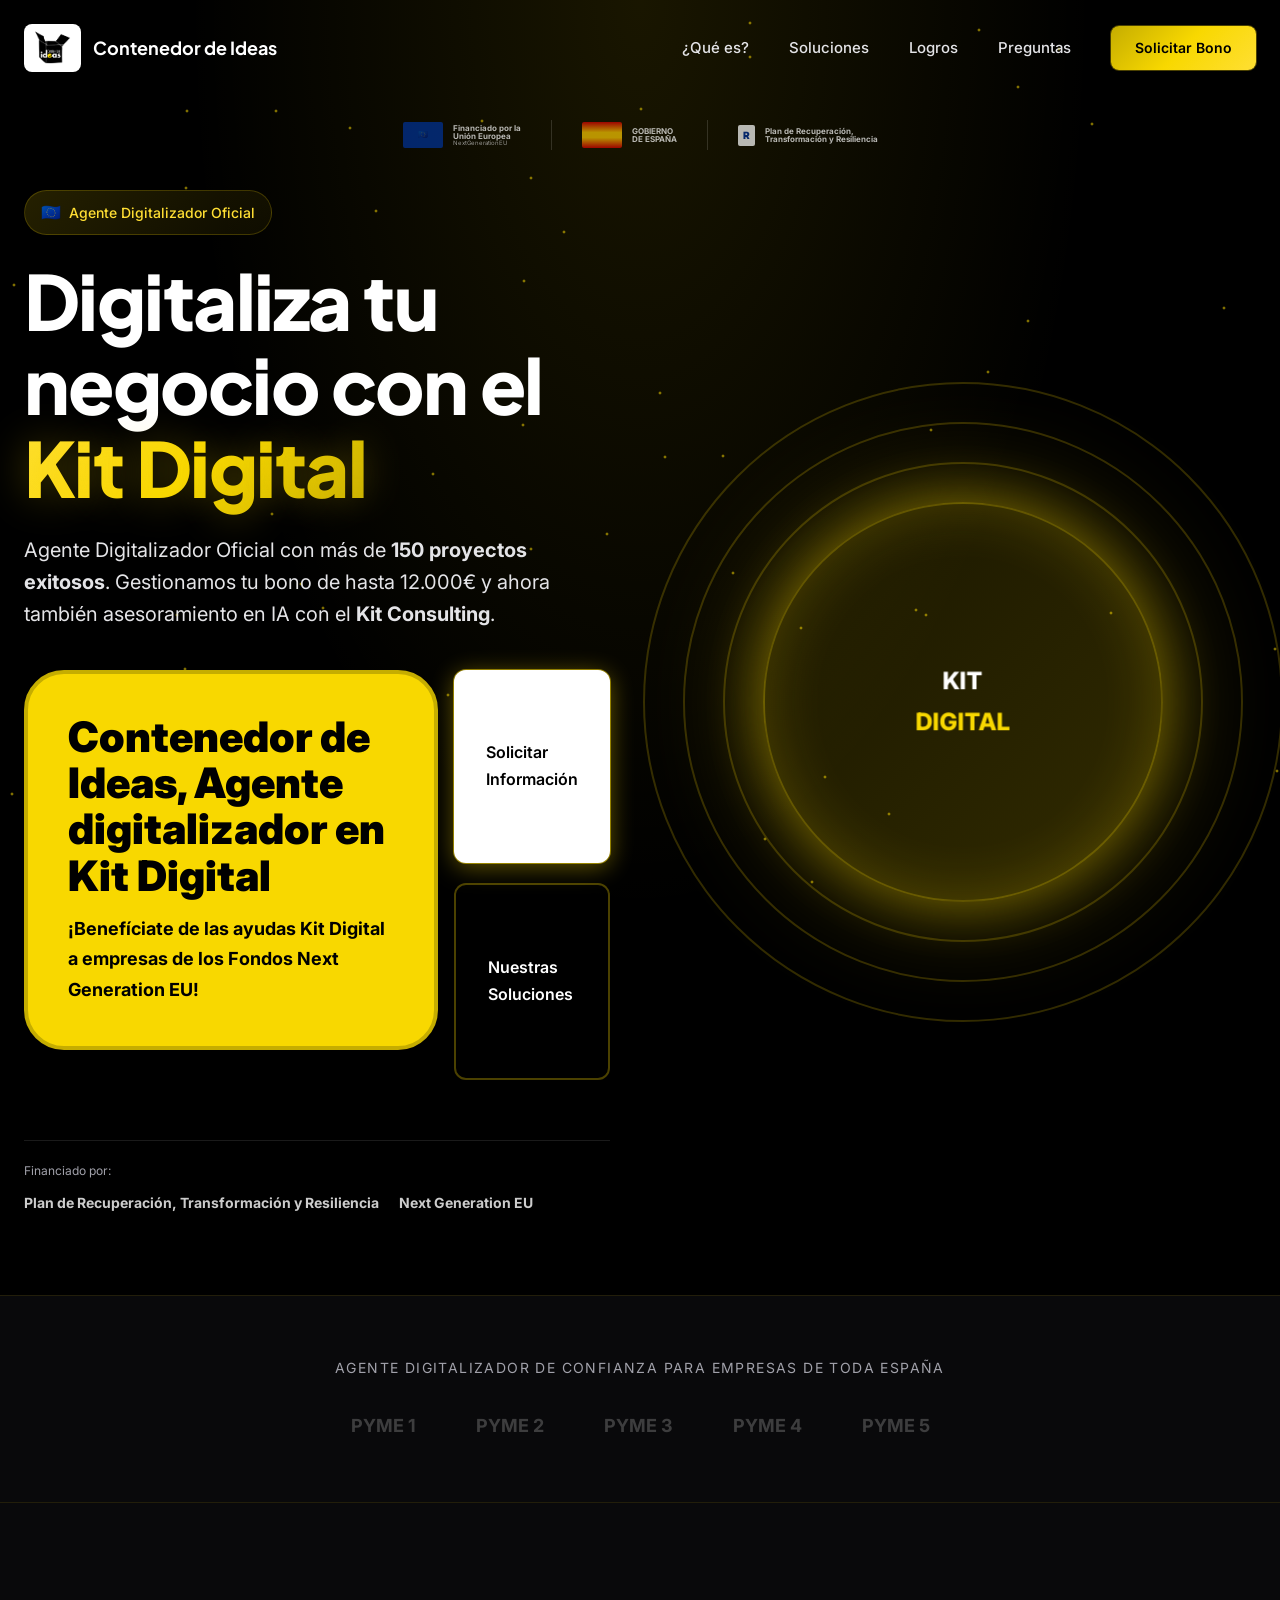
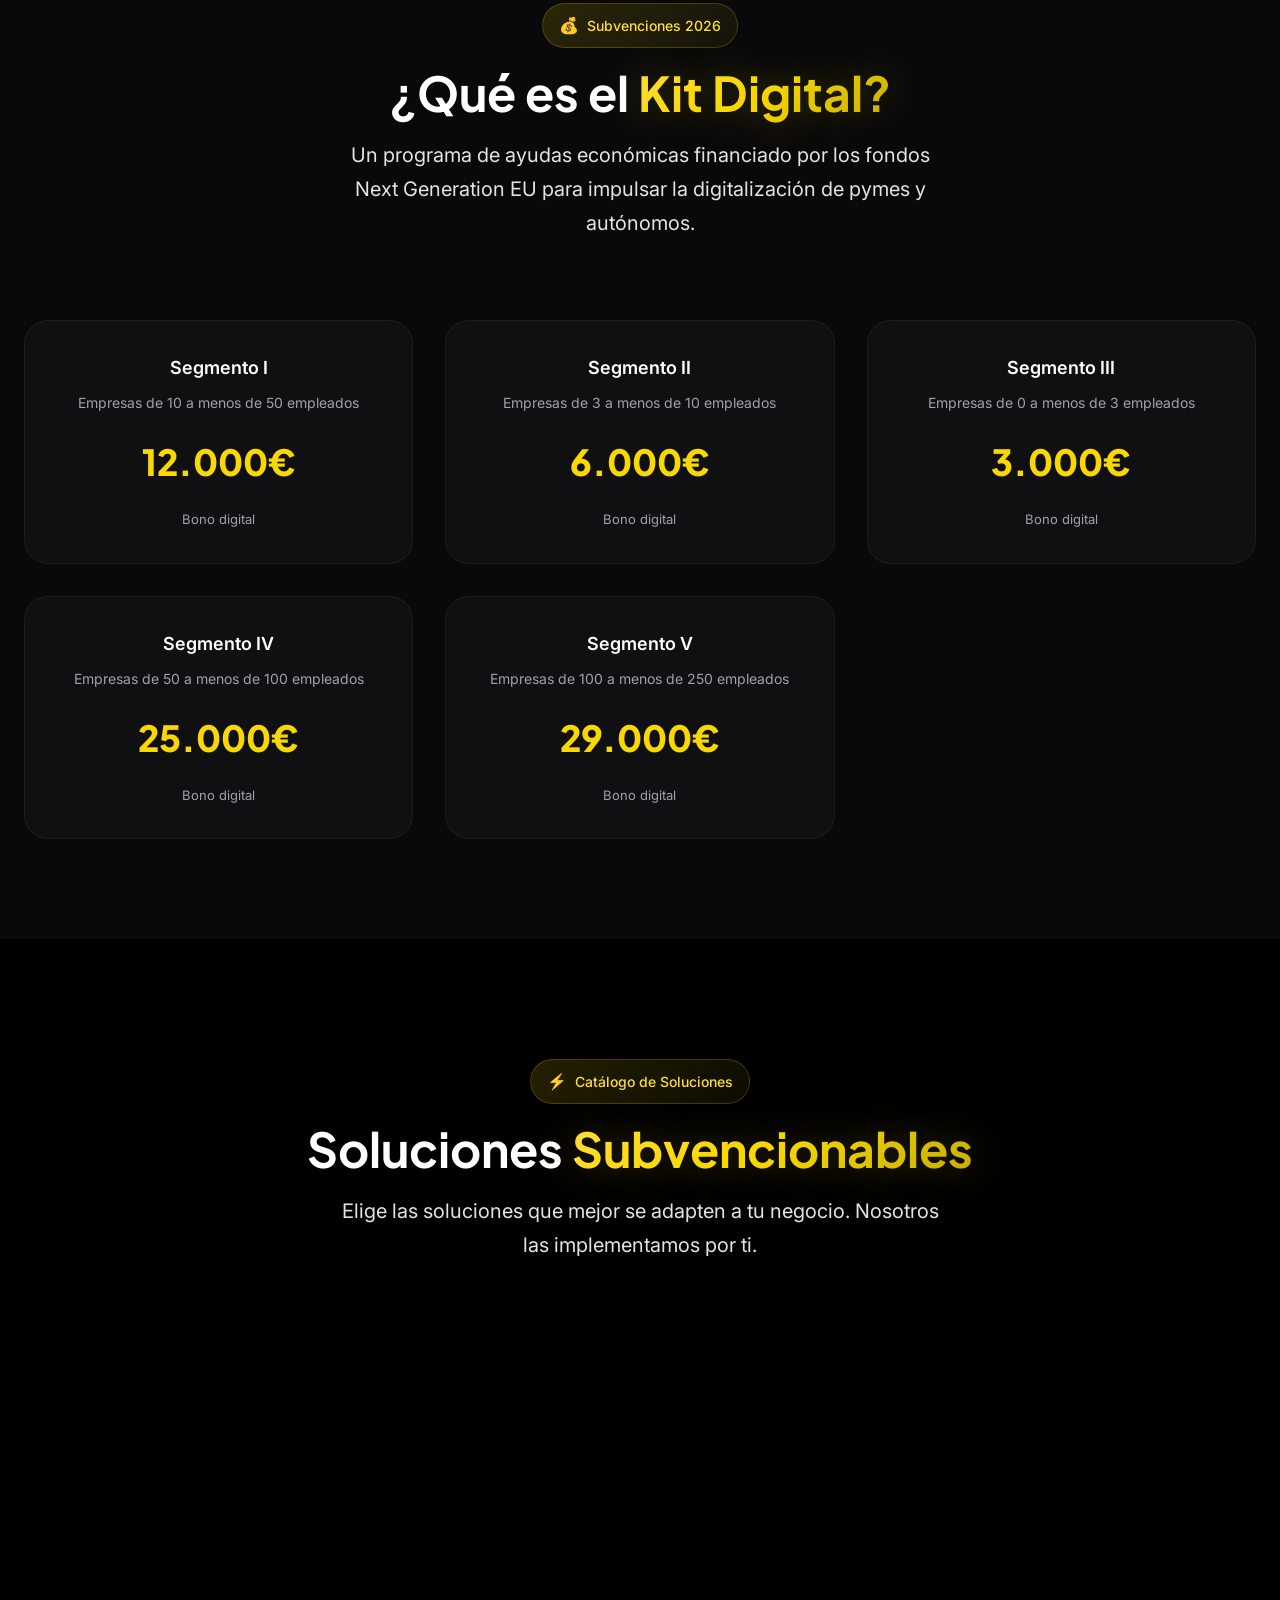
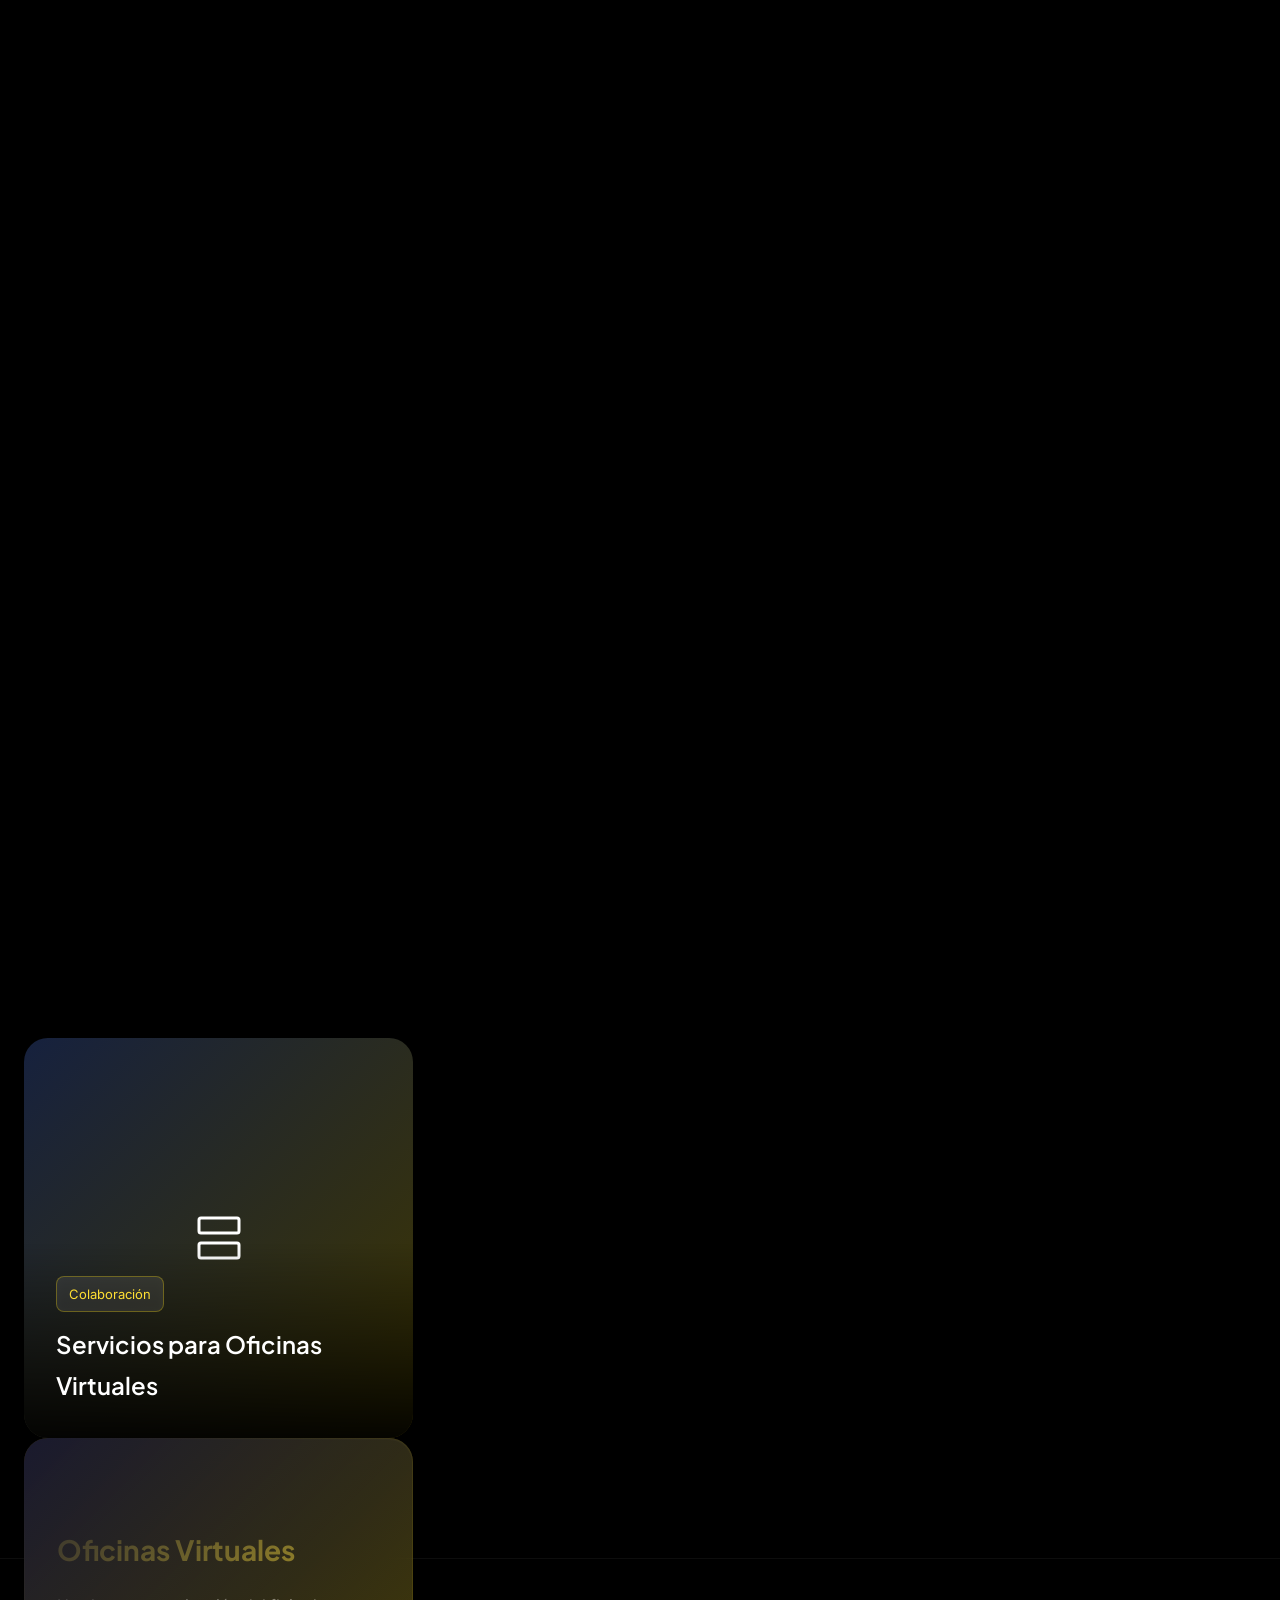
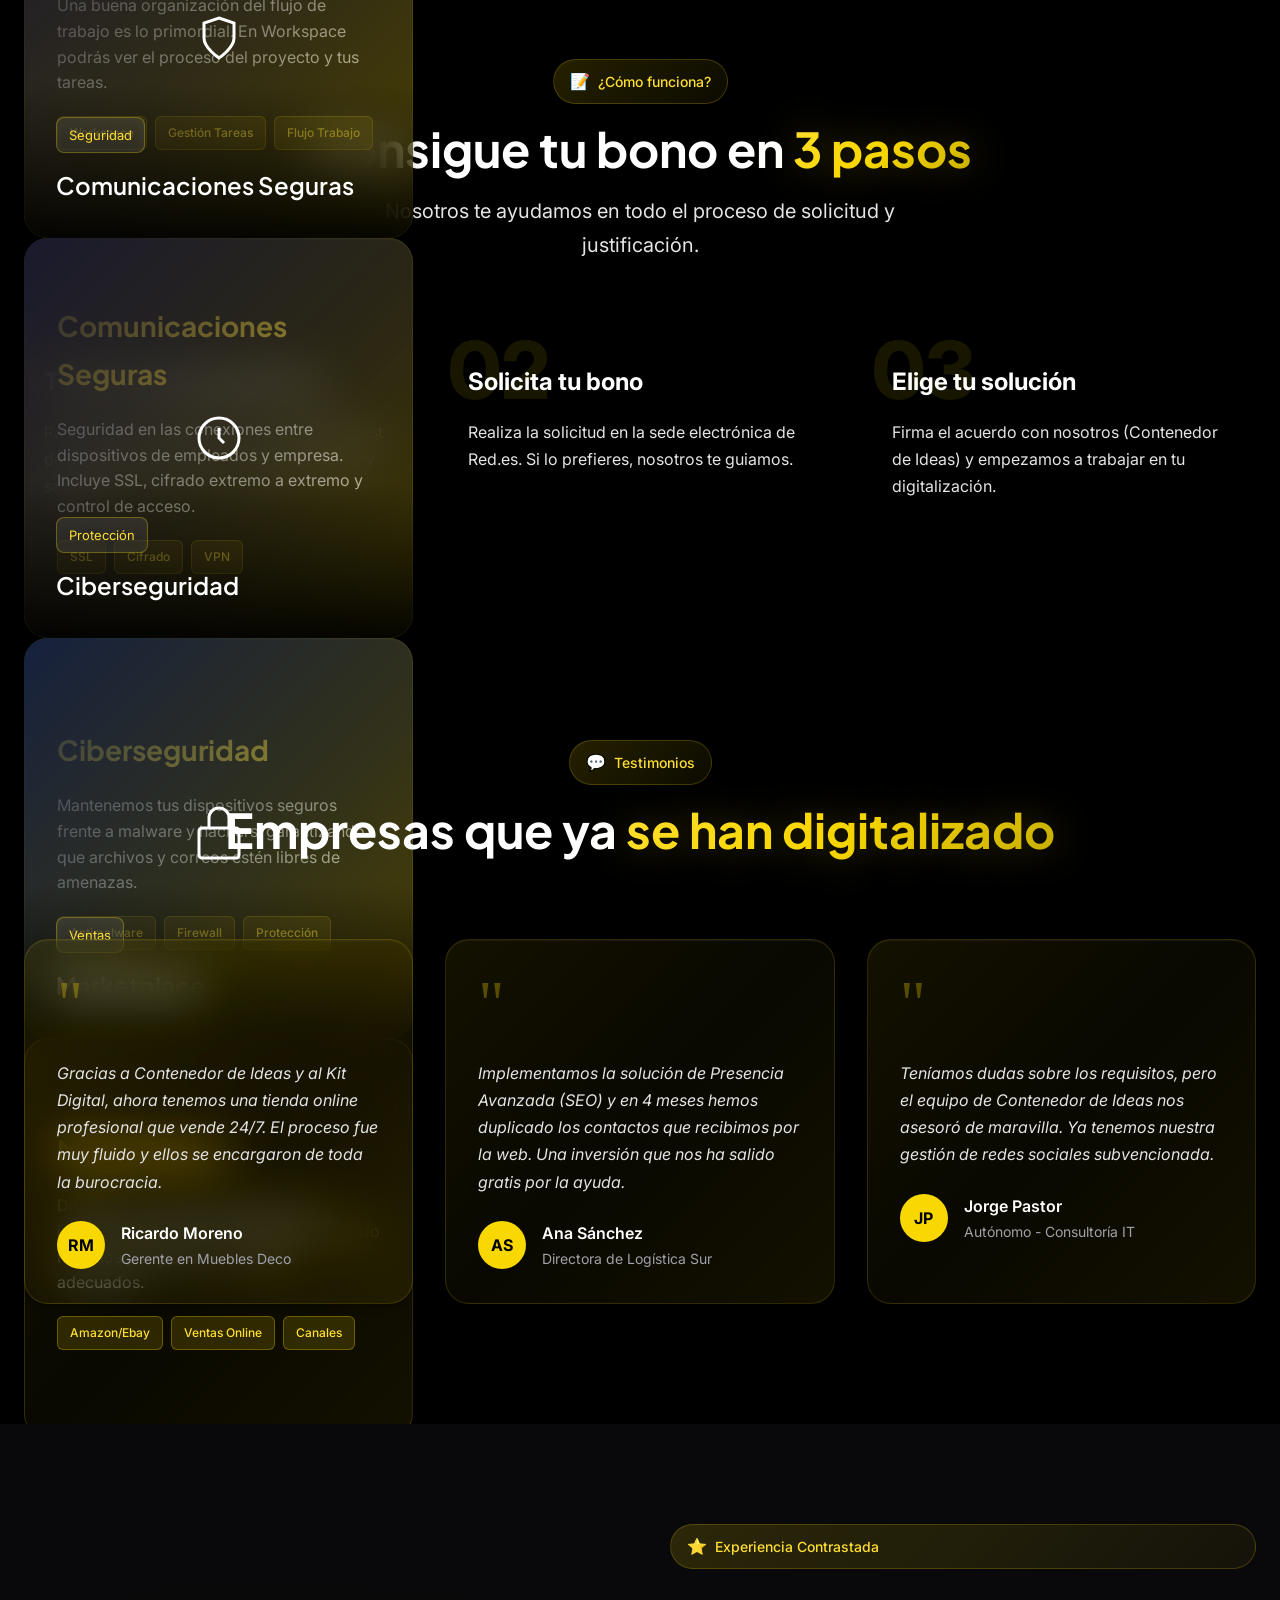
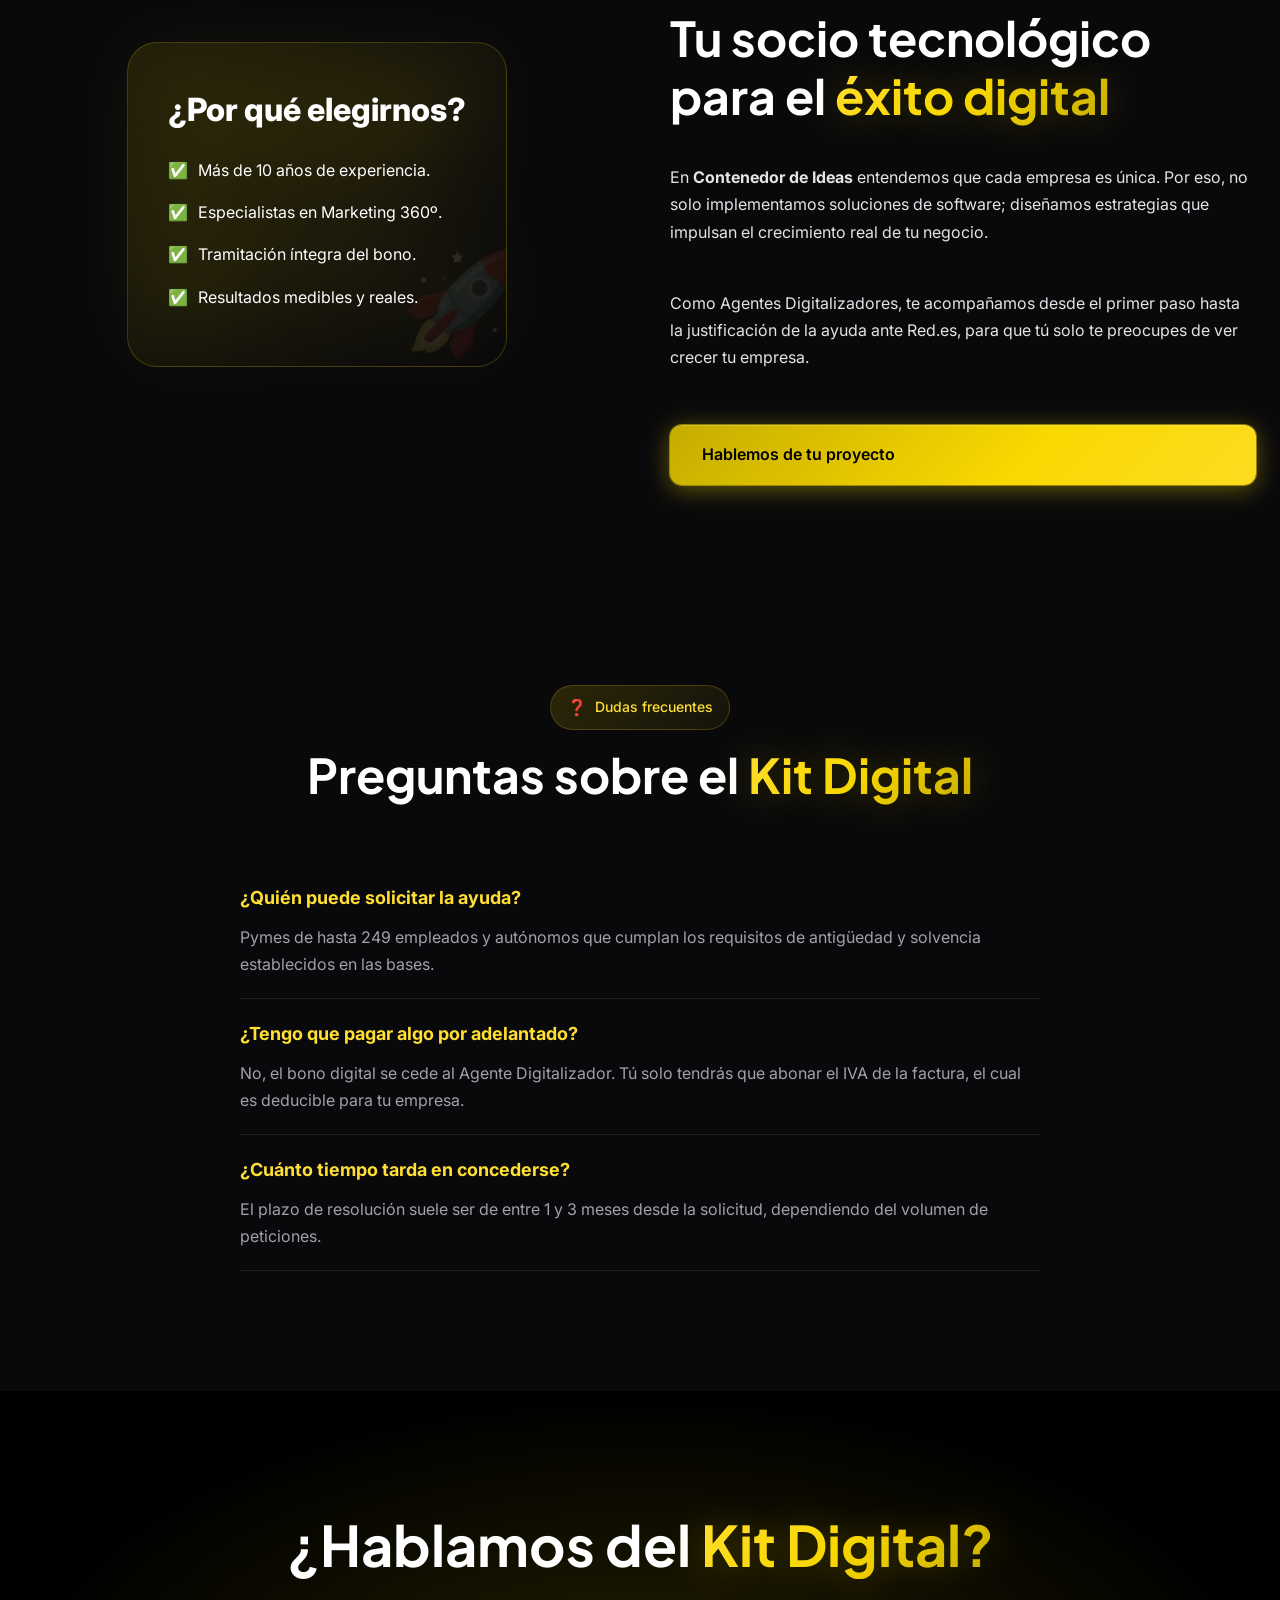
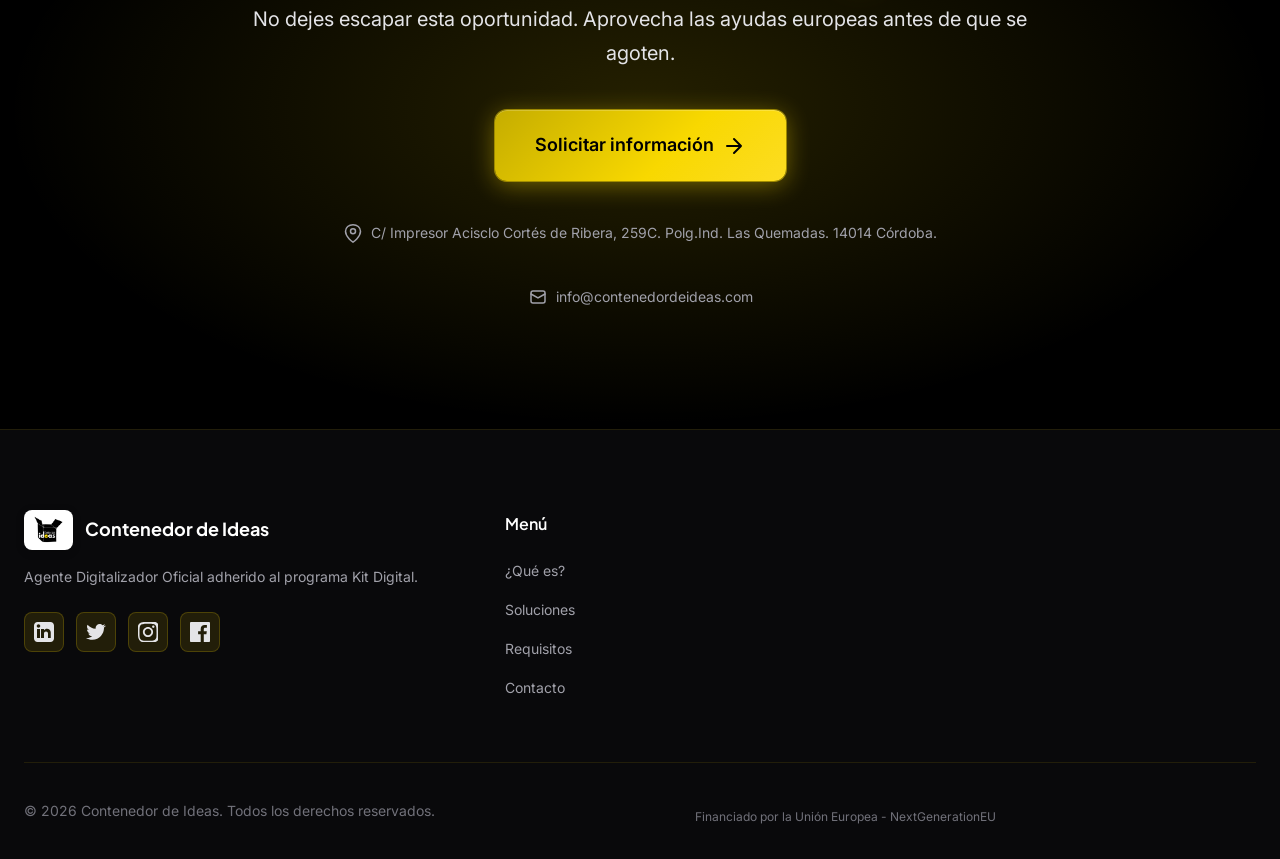
==== commit c6b6e620: "Add files via upload" ====
--- a/Contenedor de ideas/index.html
+++ b/Contenedor de ideas/index.html
@@ -933,23 +933,29 @@
 
                 <div class="form-row">
                     <div class="form-group">
+                        <label for="name" class="form-label">Nombre completo *</label>
+                        <input type="text" id="name" name="name" class="form-input" placeholder="Tu nombre" required>
+                    </div>
+                    <div class="form-group">
                         <label for="company" class="form-label">Empresa *</label>
                         <input type="text" id="company" name="company" class="form-input"
                             placeholder="Nombre de tu empresa" required>
                     </div>
-                    <div class="form-group">
-                        <label for="email" class="form-label">Dirección de correo electrónico *</label>
-                        <input type="email" id="email" name="email" class="form-input" placeholder="Ej: tu@email.com"
-                            required>
-                    </div>
                 </div>
 
                 <div class="form-row">
                     <div class="form-group">
+                        <label for="email" class="form-label">Email de contacto *</label>
+                        <input type="email" id="email" name="email" class="form-input" placeholder="tu@email.com"
+                            required>
+                    </div>
+                    <div class="form-group">
                         <label for="phone" class="form-label">Teléfono *</label>
-                        <input type="tel" id="phone" name="phone" class="form-input" placeholder="Ej: 600 123 456"
-                            required>
-                    </div>
+                        <input type="tel" id="phone" name="phone" class="form-input" placeholder="600 000 000" required>
+                    </div>
+                </div>
+
+                <div class="form-row">
                     <div class="form-group">
                         <label for="employees" class="form-label">Nº trabajadores *</label>
                         <select id="employees" name="employees" class="form-input" required
@@ -961,12 +967,11 @@
                             <option value="50-249">Entre 50 y 249 empleados</option>
                         </select>
                     </div>
-                </div>
-
-                <div class="form-group">
-                    <label for="activity" class="form-label">Actividad comercial *</label>
-                    <input type="text" id="activity" name="activity" class="form-input"
-                        placeholder="¿A qué se dedica tu empresa?" required>
+                    <div class="form-group">
+                        <label for="activity" class="form-label">Actividad comercial *</label>
+                        <input type="text" id="activity" name="activity" class="form-input"
+                            placeholder="¿A qué se dedica tu empresa?" required>
+                    </div>
                 </div>
 
                 <div class="form-group">
@@ -975,37 +980,7 @@
                         placeholder="Cuéntanos brevemente qué necesitas..." required></textarea>
                 </div>
 
-                <div class="form-group">
-                    <label class="form-label">Categoría (Puedes marcar varias)</label>
-                    <div
-                        style="display: grid; grid-template-columns: 1fr 1fr; gap: 10px; margin-top: 10px; font-size: 13px; color: var(--text-secondary);">
-                        <label style="display: flex; gap: 8px; align-items: center; cursor: pointer;"><input
-                                type="checkbox" name="category" value="Necesito asesoramiento"> Necesito
-                            asesoramiento</label>
-                        <label style="display: flex; gap: 8px; align-items: center; cursor: pointer;"><input
-                                type="checkbox" name="category" value="Sitio Web"> Sitio Web</label>
-                        <label style="display: flex; gap: 8px; align-items: center; cursor: pointer;"><input
-                                type="checkbox" name="category" value="Tienda Online"> Tienda Online</label>
-                        <label style="display: flex; gap: 8px; align-items: center; cursor: pointer;"><input
-                                type="checkbox" name="category" value="Redes sociales"> Redes sociales</label>
-                        <label style="display: flex; gap: 8px; align-items: center; cursor: pointer;"><input
-                                type="checkbox" name="category" value="Gestión de clientes"> Gestión de clientes</label>
-                        <label style="display: flex; gap: 8px; align-items: center; cursor: pointer;"><input
-                                type="checkbox" name="category" value="Gestión de Procesos"> Gestión de Procesos</label>
-                        <label style="display: flex; gap: 8px; align-items: center; cursor: pointer;"><input
-                                type="checkbox" name="category" value="Oficina Virtual"> Oficina Virtual</label>
-                        <label style="display: flex; gap: 8px; align-items: center; cursor: pointer;"><input
-                                type="checkbox" name="category" value="Factura electrónica"> Factura electrónica</label>
-                        <label style="display: flex; gap: 8px; align-items: center; cursor: pointer;"><input
-                                type="checkbox" name="category" value="Ciberseguridad"> Ciberseguridad</label>
-                        <label style="display: flex; gap: 8px; align-items: center; cursor: pointer;"><input
-                                type="checkbox" name="category" value="Comunicaciones seguras"> Comunicaciones
-                            seguras</label>
-                        <label style="display: flex; gap: 8px; align-items: center; cursor: pointer;"><input
-                                type="checkbox" name="category" value="Business Intelligence"> Business
-                            Intelligence</label>
-                    </div>
-                </div>
+
 
                 <button type="submit" class="btn-primary btn-large btn-submit" style="margin-top: 20px;">
                     Enviar Solicitud
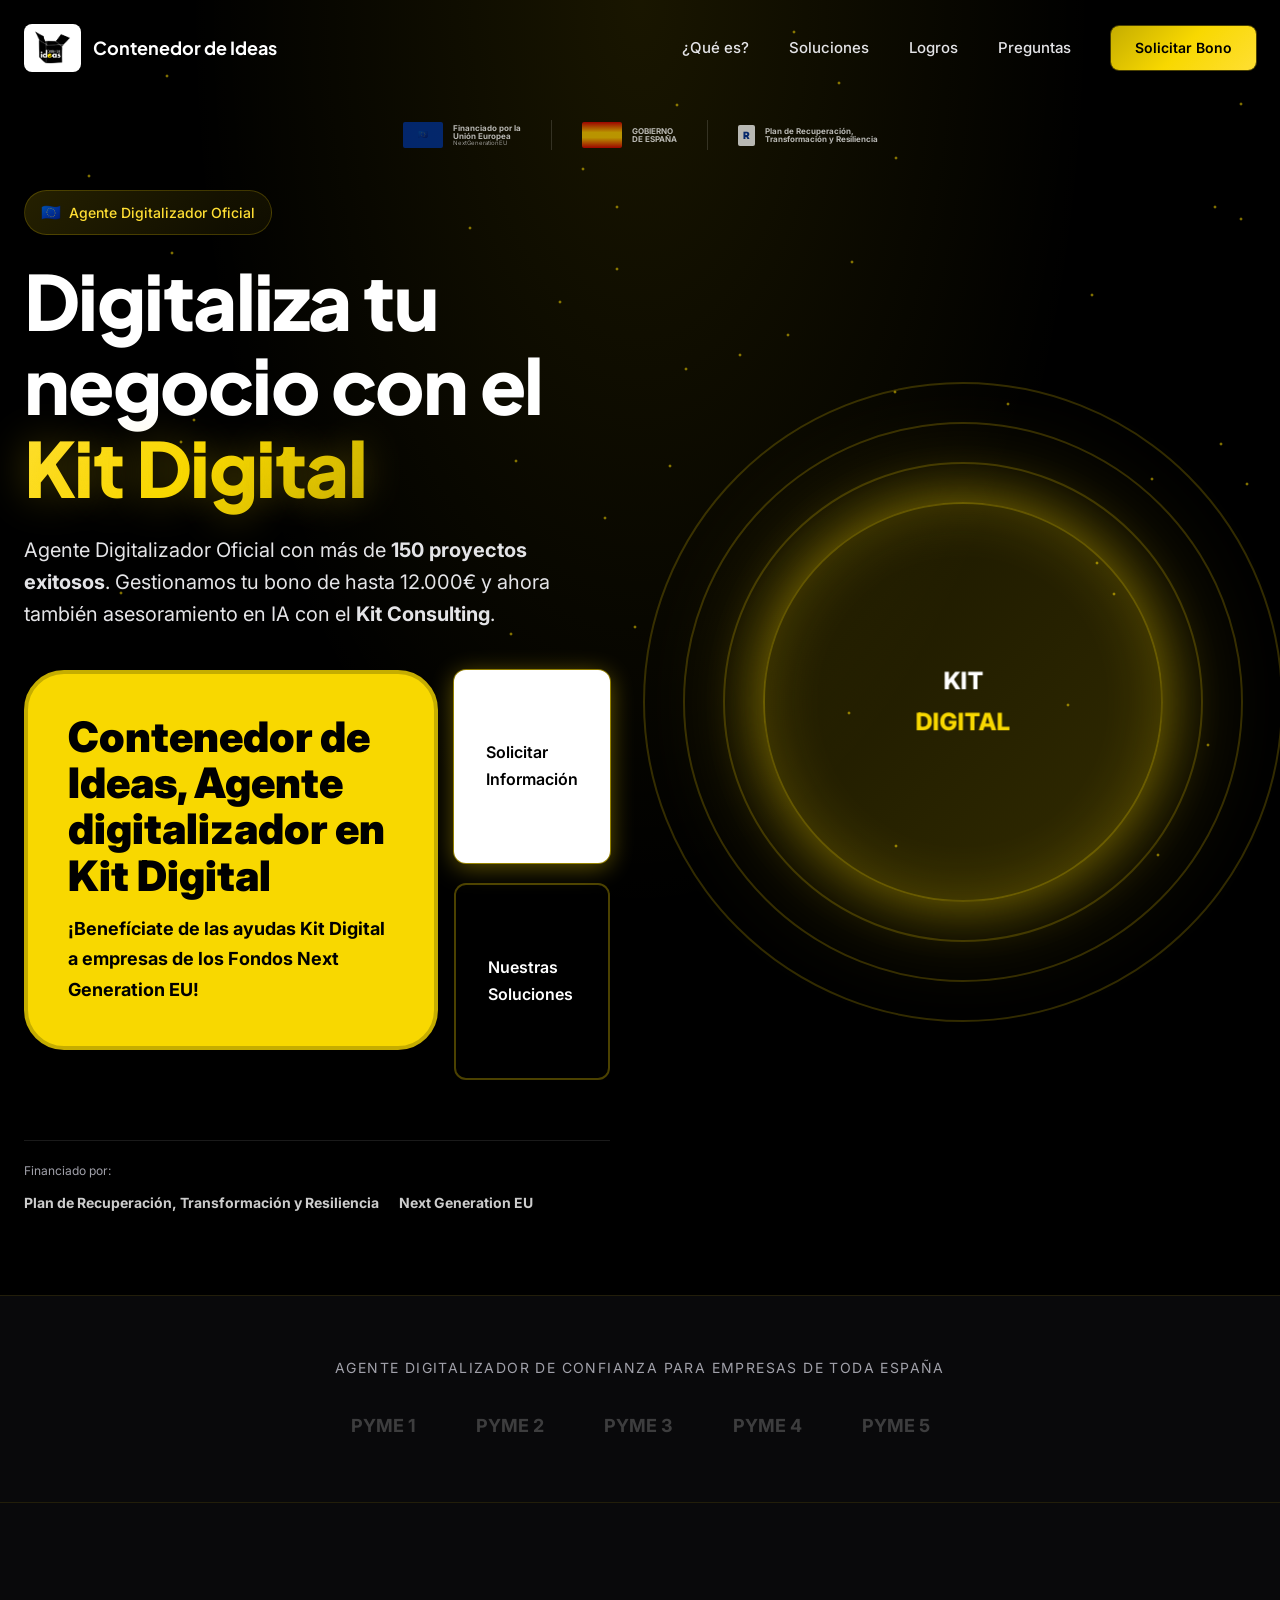
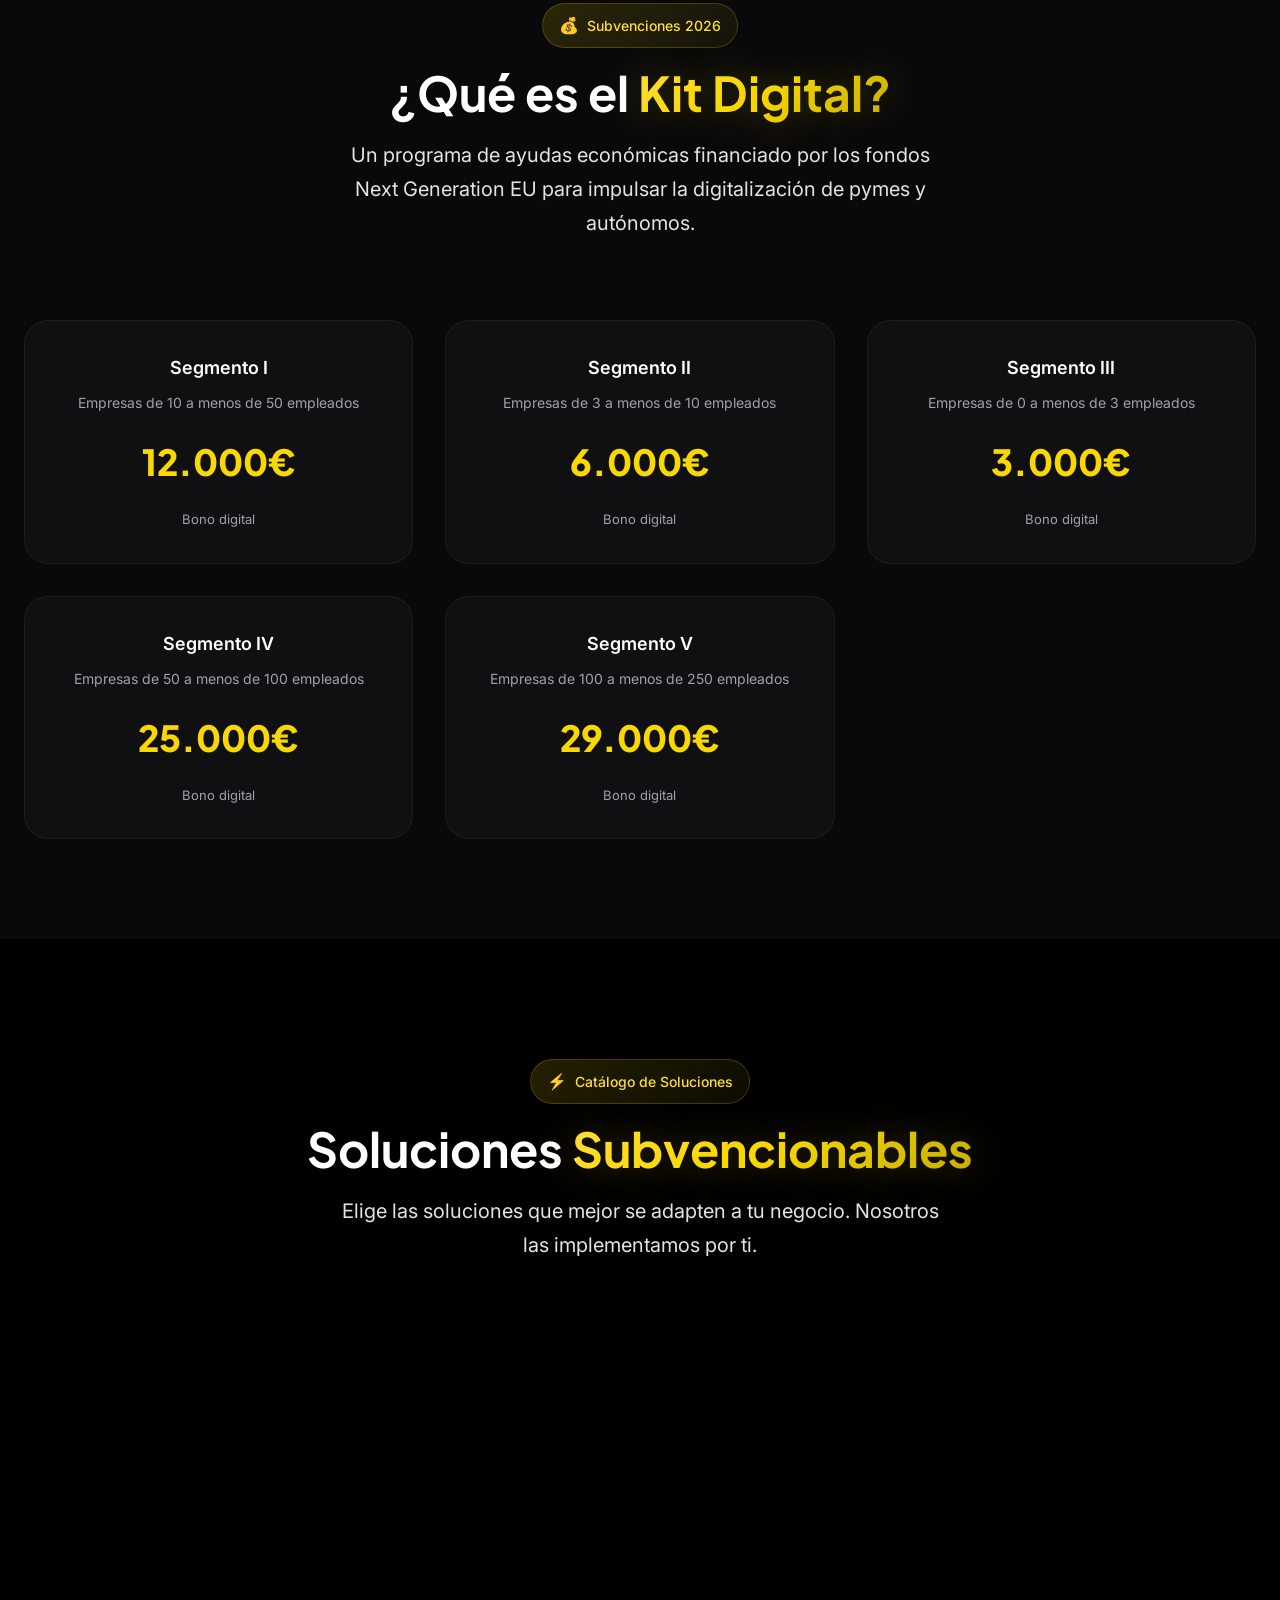
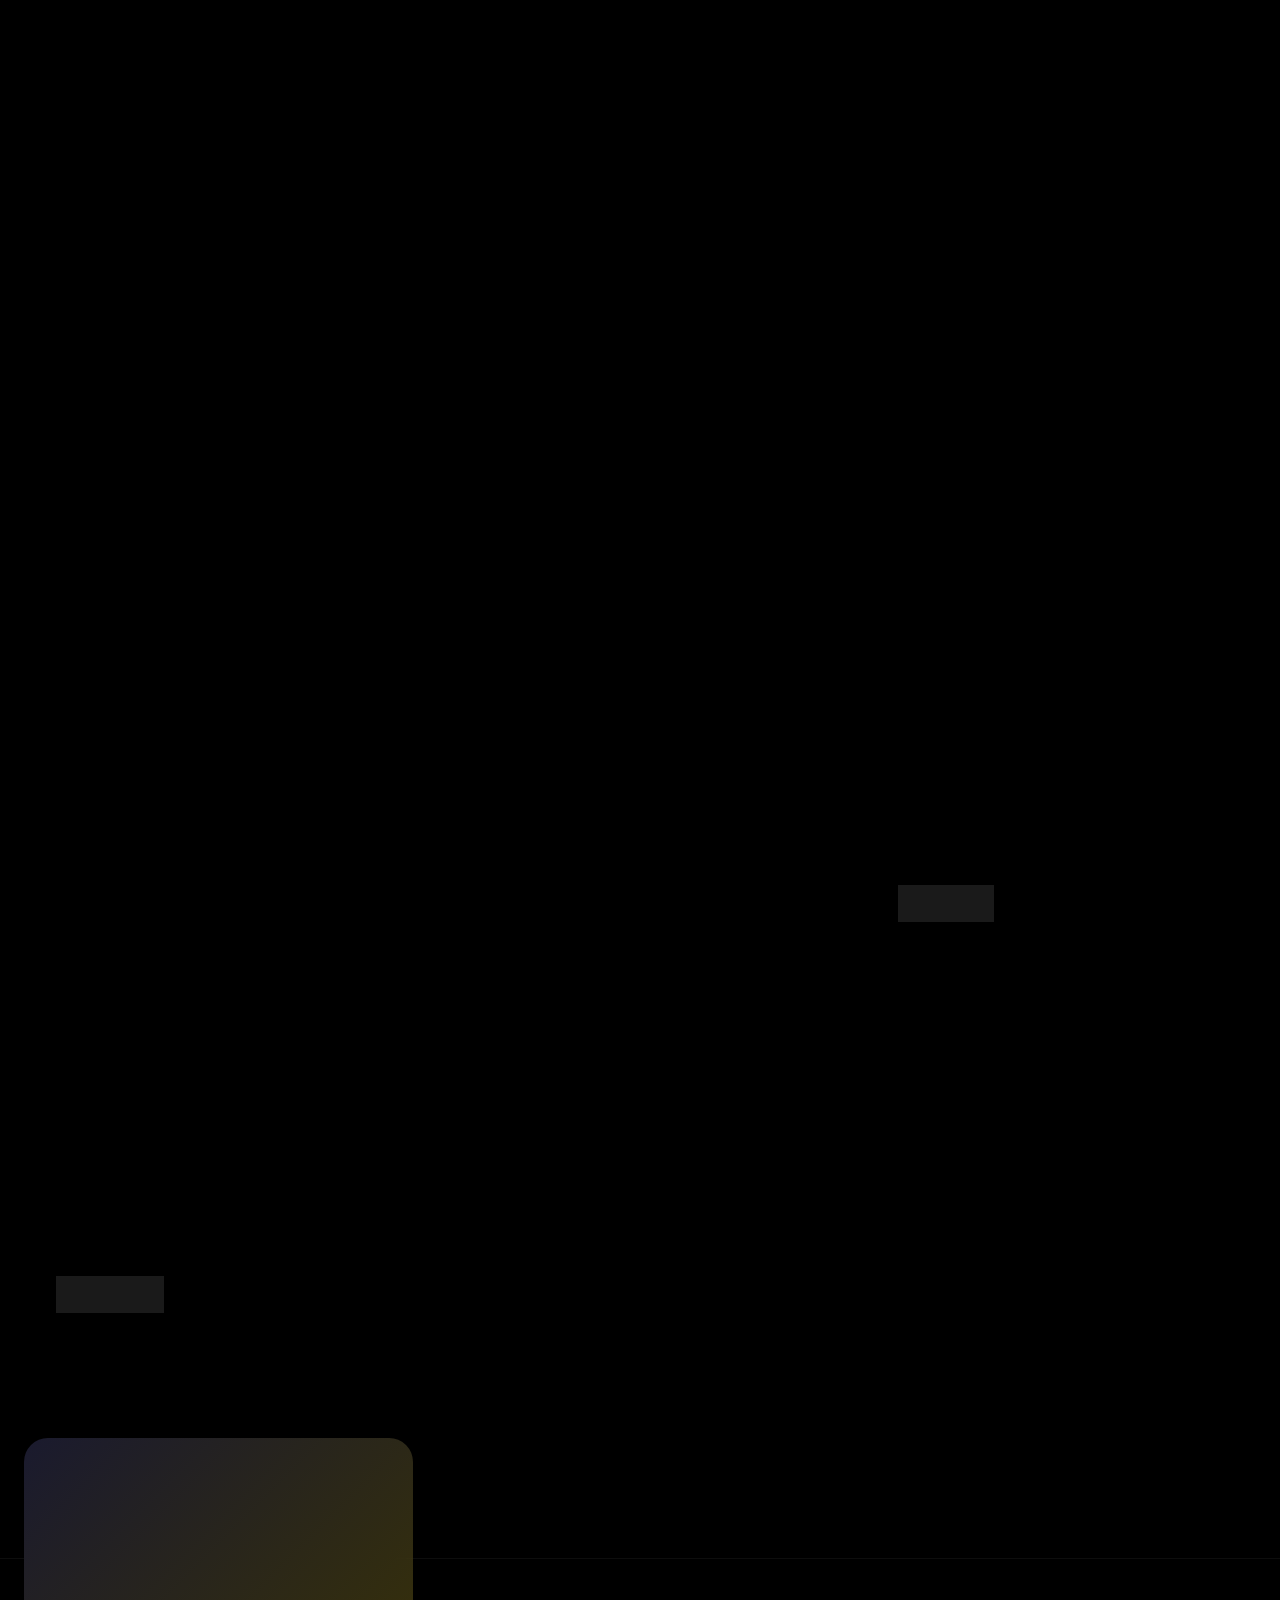
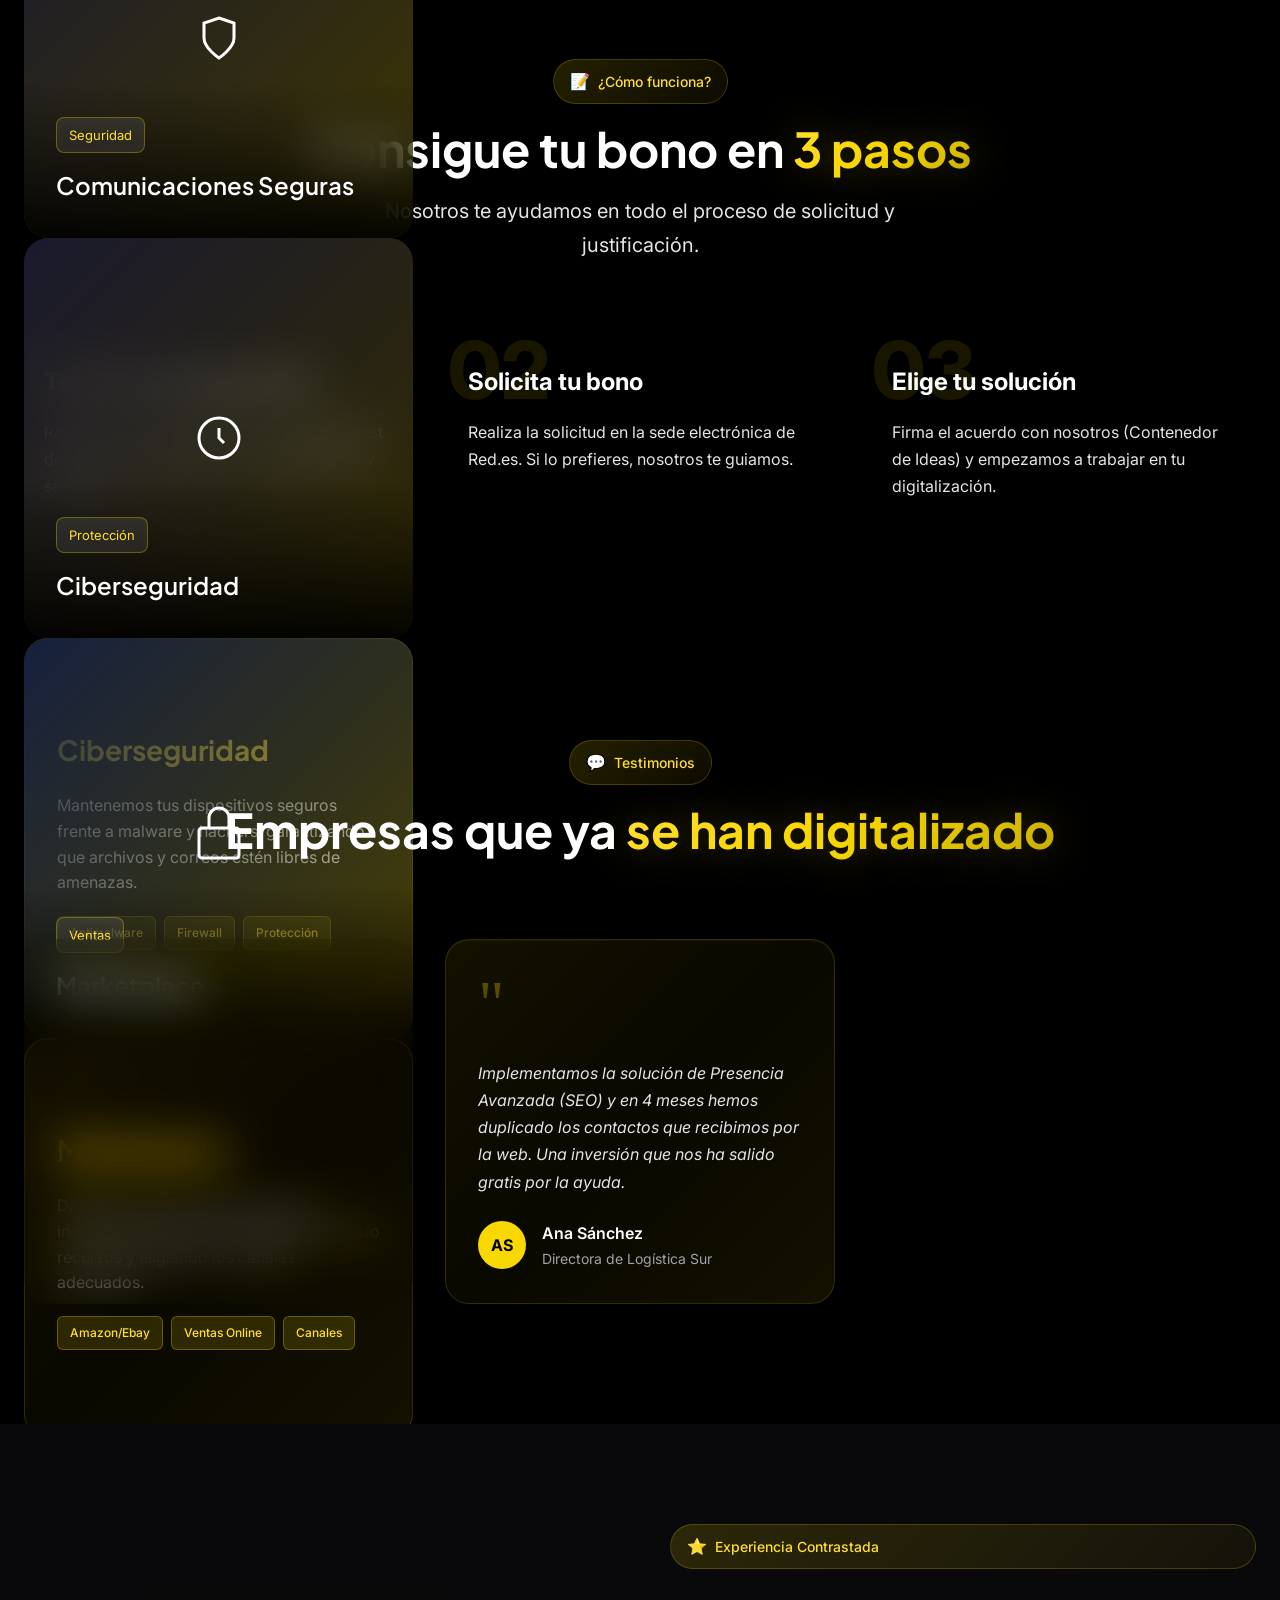
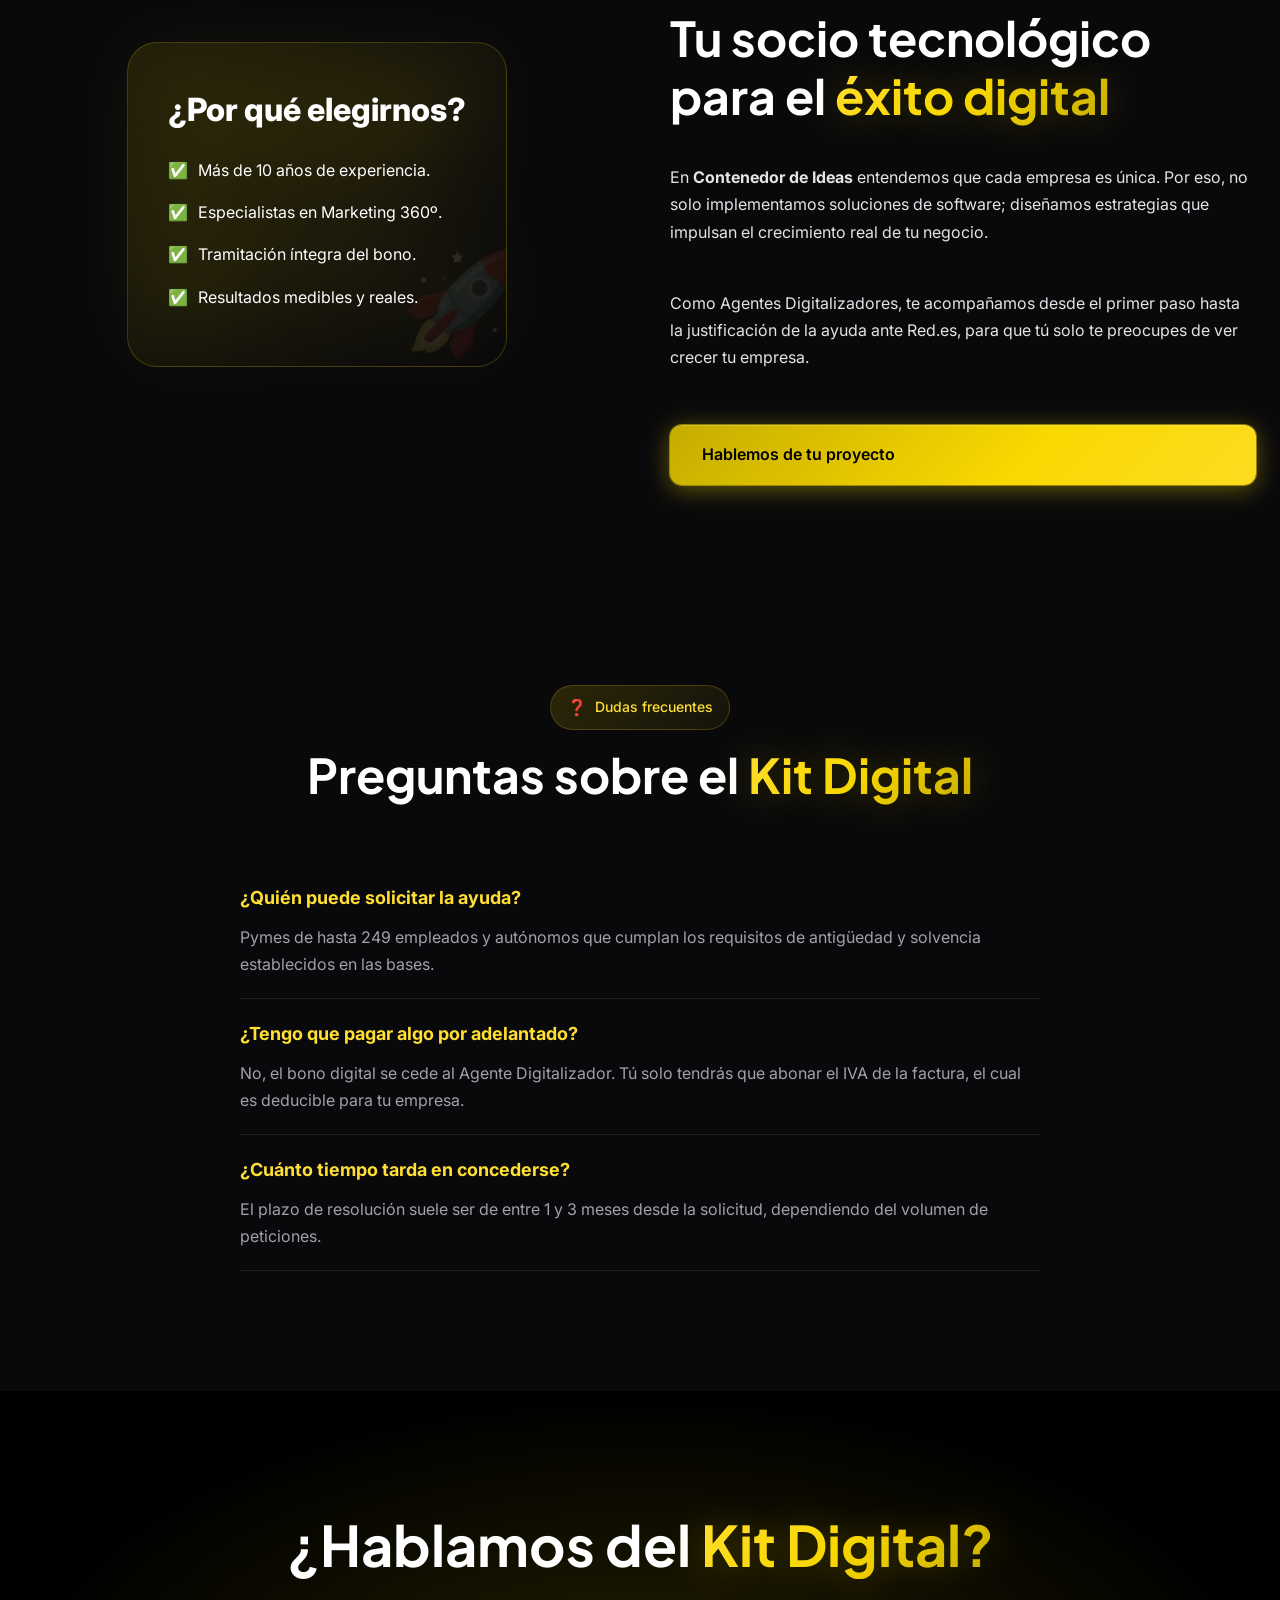
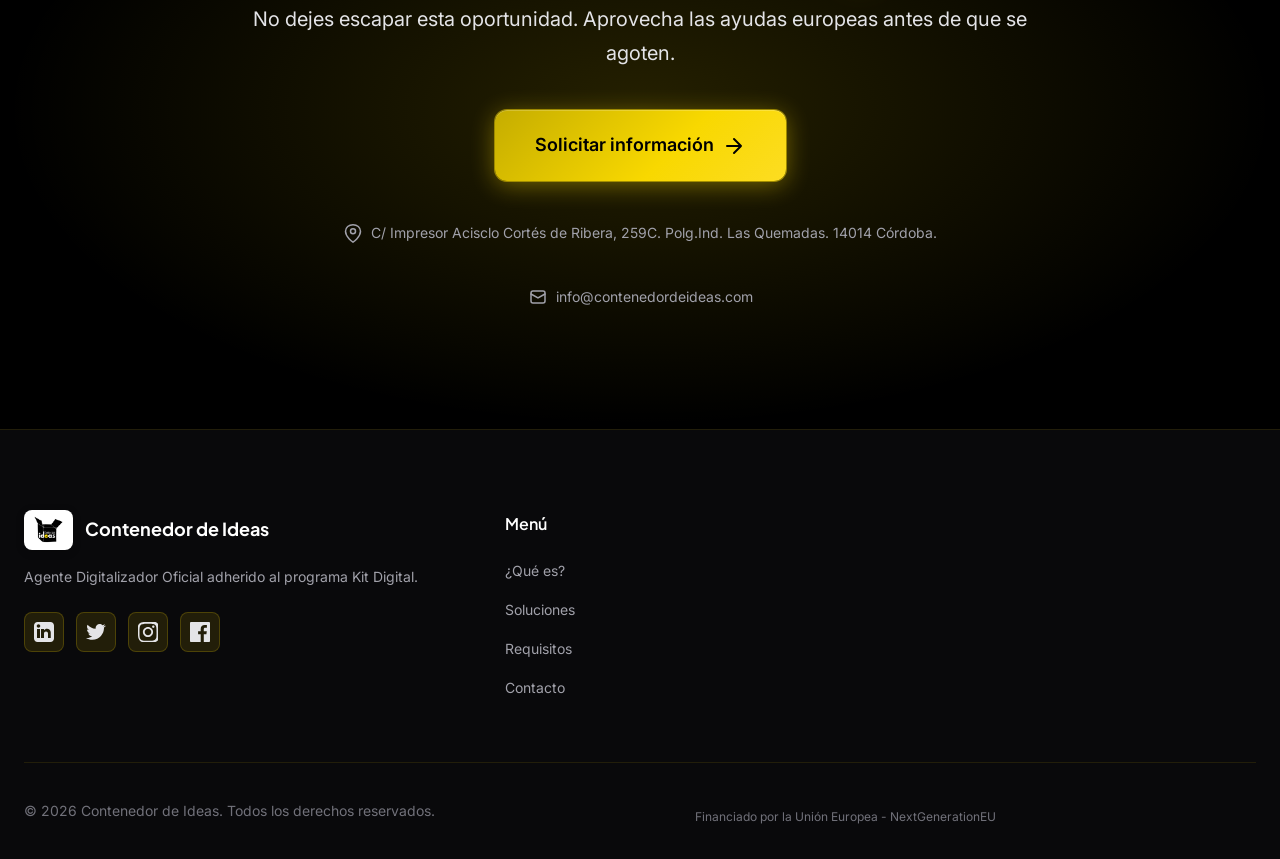
==== commit b98e07b4: "Update index.html" ====
--- a/Contenedor de ideas/index.html
+++ b/Contenedor de ideas/index.html
@@ -1071,4 +1071,4 @@
 
 </body>
 
-</html>+</html>
